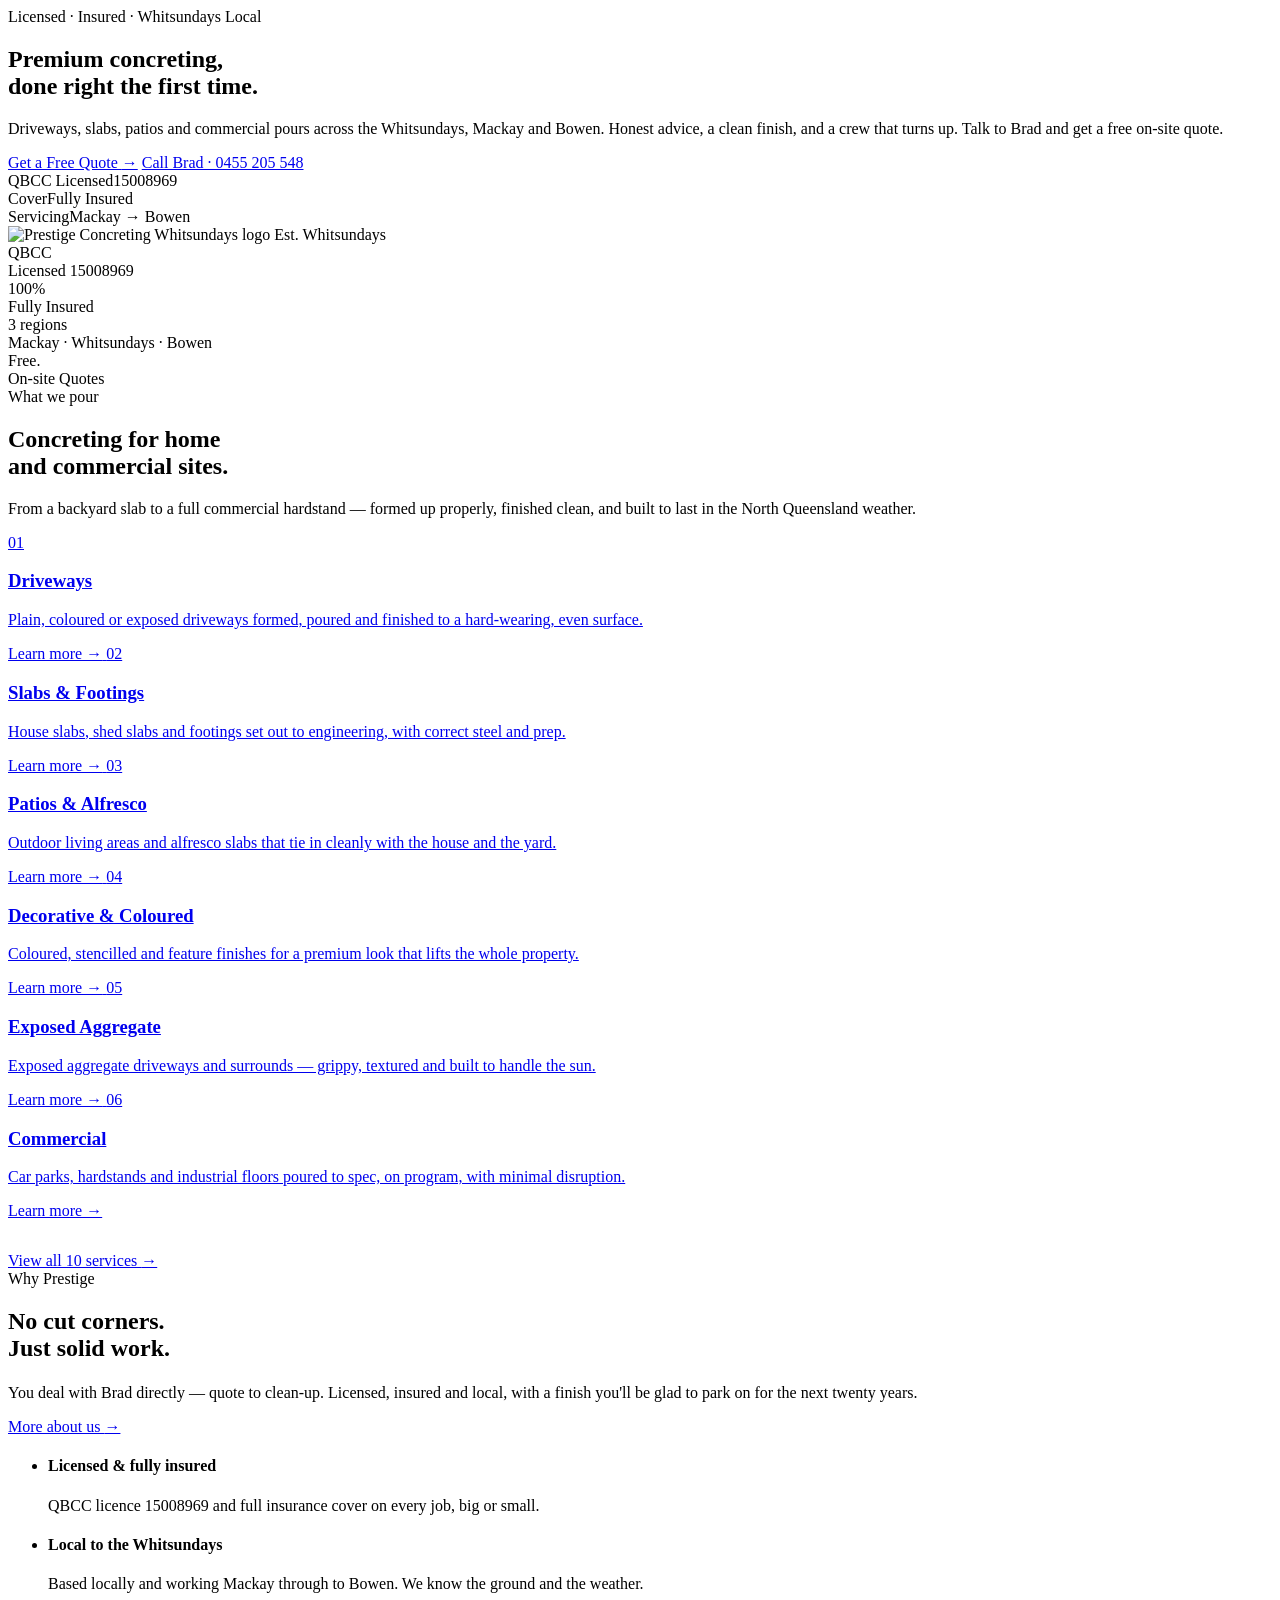
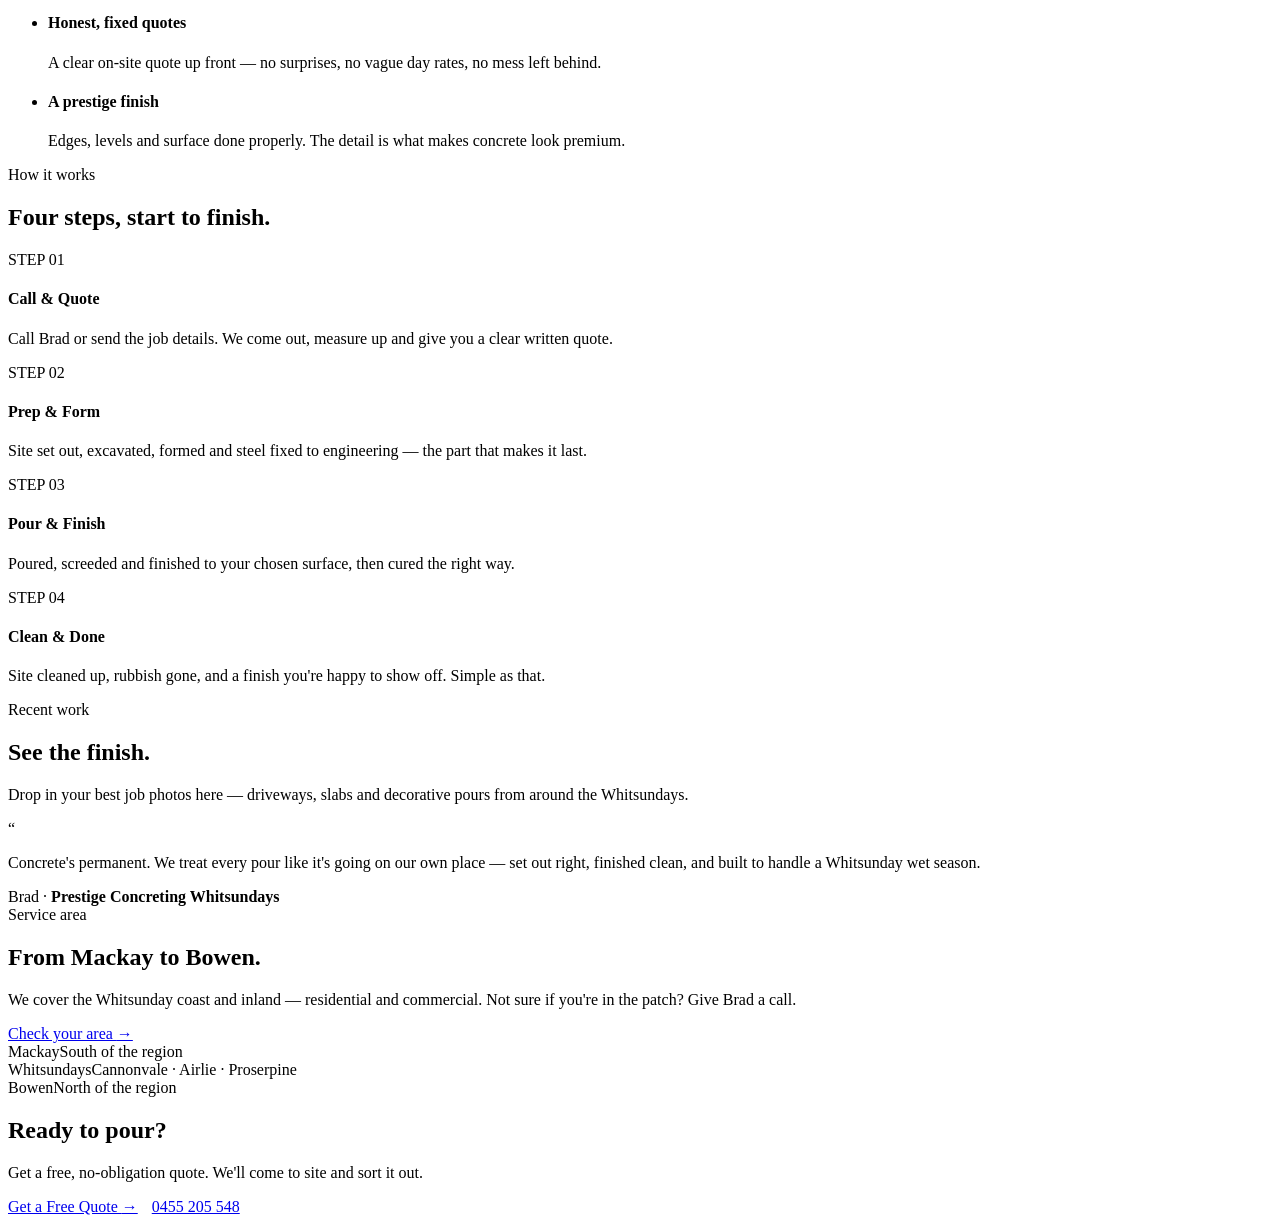
==== index.html @ eb8ac147 "Add files via upload" ====
<!DOCTYPE html>
<html lang="en-AU">
<head>
<meta charset="utf-8" />
<meta name="viewport" content="width=device-width, initial-scale=1" />
<title>Prestige Concreting Whitsundays — Licensed Concreters · Mackay · Whitsundays · Bowen</title>
<meta name="description" content="Premium residential and commercial concreting across the Whitsundays, Mackay and Bowen. QBCC licensed, fully insured, free on-site quotes. Call Brad." />
<link rel="icon" href="site/assets/emblem.png" />
<link rel="stylesheet" href="site/colors_and_type.css" />
<link rel="stylesheet" href="site/prestige.css" />
</head>
<body data-page="home">
<div id="site-header"></div>

<!-- ============ HERO ============ -->
<section class="hero grain" data-screen-label="Home hero">
  <div class="hero-bg"></div>
  <div class="wrap">
    <div class="hero-content">
      <span class="eyebrow hero-eyebrow">Licensed · Insured · Whitsundays Local</span>
      <h1 class="display d-xl">Premium concreting,<br /><span class="l2">done right the first time.</span></h1>
      <p class="lede">Driveways, slabs, patios and commercial pours across the Whitsundays, Mackay and Bowen. Honest advice, a clean finish, and a crew that turns up. Talk to Brad and get a free on-site quote.</p>
      <div class="hero-cta">
        <a class="btn btn-primary btn-lg" href="Contact.html">Get a Free Quote <span class="arr">&rarr;</span></a>
        <a class="btn btn-outline inv btn-lg" href="tel:0455205548">Call Brad · 0455 205 548</a>
      </div>
      <div class="hero-cred">
        <div class="cred"><span class="k">QBCC Licensed</span><span class="v amber">15008969</span></div>
        <div class="cred"><span class="k">Cover</span><span class="v">Fully Insured</span></div>
        <div class="cred"><span class="k">Servicing</span><span class="v">Mackay → Bowen</span></div>
      </div>
    </div>
    <div class="hero-badge">
      <div class="badge-frame">
        <img src="site/assets/badge.png" alt="Prestige Concreting Whitsundays logo" />
        <span class="badge-tag">Est. Whitsundays</span>
      </div>
    </div>
  </div>
</section>

<!-- ============ TRUST STAT BAR ============ -->
<section class="statbar">
  <div class="wrap">
    <div class="stat"><div class="num">QBCC</div><div class="lbl">Licensed 15008969</div></div>
    <div class="stat"><div class="num">100<span class="u">%</span></div><div class="lbl">Fully Insured</div></div>
    <div class="stat"><div class="num">3<span class="u"> regions</span></div><div class="lbl">Mackay · Whitsundays · Bowen</div></div>
    <div class="stat"><div class="num">Free<span class="u">.</span></div><div class="lbl">On-site Quotes</div></div>
  </div>
</section>

<!-- ============ SERVICES ============ -->
<section class="sec" data-screen-label="Services preview">
  <div class="wrap">
    <div class="sec-head reveal">
      <span class="eyebrow">What we pour</span>
      <h2 class="display d-l">Concreting for home<br />and commercial sites.</h2>
      <p class="lede">From a backyard slab to a full commercial hardstand — formed up properly, finished clean, and built to last in the North Queensland weather.</p>
    </div>
    <div class="svc-grid reveal">
      <a class="svc-card" href="Services.html">
        <span class="svc-num">01</span>
        <span class="svc-ic" data-ic="drive"></span>
        <h3>Driveways</h3>
        <p>Plain, coloured or exposed driveways formed, poured and finished to a hard-wearing, even surface.</p>
        <span class="link-mono">Learn more &rarr;</span>
      </a>
      <a class="svc-card" href="Services.html">
        <span class="svc-num">02</span>
        <span class="svc-ic" data-ic="slab"></span>
        <h3>Slabs &amp; Footings</h3>
        <p>House slabs, shed slabs and footings set out to engineering, with correct steel and prep.</p>
        <span class="link-mono">Learn more &rarr;</span>
      </a>
      <a class="svc-card" href="Services.html">
        <span class="svc-num">03</span>
        <span class="svc-ic" data-ic="patio"></span>
        <h3>Patios &amp; Alfresco</h3>
        <p>Outdoor living areas and alfresco slabs that tie in cleanly with the house and the yard.</p>
        <span class="link-mono">Learn more &rarr;</span>
      </a>
      <a class="svc-card" href="Services.html">
        <span class="svc-num">04</span>
        <span class="svc-ic" data-ic="deco"></span>
        <h3>Decorative &amp; Coloured</h3>
        <p>Coloured, stencilled and feature finishes for a premium look that lifts the whole property.</p>
        <span class="link-mono">Learn more &rarr;</span>
      </a>
      <a class="svc-card" href="Services.html">
        <span class="svc-num">05</span>
        <span class="svc-ic" data-ic="aggregate"></span>
        <h3>Exposed Aggregate</h3>
        <p>Exposed aggregate driveways and surrounds — grippy, textured and built to handle the sun.</p>
        <span class="link-mono">Learn more &rarr;</span>
      </a>
      <a class="svc-card" href="Services.html">
        <span class="svc-num">06</span>
        <span class="svc-ic" data-ic="commercial"></span>
        <h3>Commercial</h3>
        <p>Car parks, hardstands and industrial floors poured to spec, on program, with minimal disruption.</p>
        <span class="link-mono">Learn more &rarr;</span>
      </a>
    </div>
    <div style="margin-top:32px" class="reveal">
      <a class="btn btn-dark" href="Services.html">View all 10 services <span class="arr">&rarr;</span></a>
    </div>
  </div>
</section>

<!-- ============ WHY US ============ -->
<section class="sec dark grain" data-screen-label="Why choose us">
  <div class="wrap split">
    <div class="reveal">
      <span class="eyebrow">Why Prestige</span>
      <h2 class="display d-l on-dark">No cut corners.<br />Just solid work.</h2>
      <p class="lede" style="margin-top:22px">You deal with Brad directly — quote to clean-up. Licensed, insured and local, with a finish you'll be glad to park on for the next twenty years.</p>
      <a class="btn btn-primary" style="margin-top:30px" href="About.html">More about us <span class="arr">&rarr;</span></a>
    </div>
    <ul class="feat-list reveal">
      <li>
        <span class="feat-ic" data-ic="shield"></span>
        <div class="feat-tx"><h4>Licensed &amp; fully insured</h4><p>QBCC licence 15008969 and full insurance cover on every job, big or small.</p></div>
      </li>
      <li>
        <span class="feat-ic" data-ic="pin"></span>
        <div class="feat-tx"><h4>Local to the Whitsundays</h4><p>Based locally and working Mackay through to Bowen. We know the ground and the weather.</p></div>
      </li>
      <li>
        <span class="feat-ic" data-ic="check"></span>
        <div class="feat-tx"><h4>Honest, fixed quotes</h4><p>A clear on-site quote up front — no surprises, no vague day rates, no mess left behind.</p></div>
      </li>
      <li>
        <span class="feat-ic" data-ic="star"></span>
        <div class="feat-tx"><h4>A prestige finish</h4><p>Edges, levels and surface done properly. The detail is what makes concrete look premium.</p></div>
      </li>
    </ul>
  </div>
</section>

<!-- ============ PROCESS ============ -->
<section class="sec black" data-screen-label="Process">
  <div class="wrap">
    <div class="sec-head reveal">
      <span class="eyebrow">How it works</span>
      <h2 class="display d-m on-dark">Four steps, start to finish.</h2>
    </div>
    <div class="steps reveal">
      <div class="step"><div class="sn">STEP 01</div><h4>Call &amp; Quote</h4><p>Call Brad or send the job details. We come out, measure up and give you a clear written quote.</p></div>
      <div class="step"><div class="sn">STEP 02</div><h4>Prep &amp; Form</h4><p>Site set out, excavated, formed and steel fixed to engineering — the part that makes it last.</p></div>
      <div class="step"><div class="sn">STEP 03</div><h4>Pour &amp; Finish</h4><p>Poured, screeded and finished to your chosen surface, then cured the right way.</p></div>
      <div class="step"><div class="sn">STEP 04</div><h4>Clean &amp; Done</h4><p>Site cleaned up, rubbish gone, and a finish you're happy to show off. Simple as that.</p></div>
    </div>
  </div>
</section>

<!-- ============ GALLERY ============ -->
<section class="sec" data-screen-label="Recent work">
  <div class="wrap">
    <div class="sec-head reveal">
      <span class="eyebrow">Recent work</span>
      <h2 class="display d-l">See the finish.</h2>
      <p class="lede">Drop in your best job photos here — driveways, slabs and decorative pours from around the Whitsundays.</p>
    </div>
    <div class="gallery reveal">
      <image-slot id="home-g1" class="g-tall" shape="rect" placeholder="Driveway — drop photo"></image-slot>
      <image-slot id="home-g2" class="g-wide" shape="rect" placeholder="Exposed aggregate — drop photo"></image-slot>
      <image-slot id="home-g3" shape="rect" placeholder="Slab pour — drop photo"></image-slot>
      <image-slot id="home-g4" shape="rect" placeholder="Patio — drop photo"></image-slot>
      <image-slot id="home-g5" class="g-wide" shape="rect" placeholder="Coloured concrete — drop photo"></image-slot>
    </div>
  </div>
</section>

<!-- ============ PROMISE QUOTE ============ -->
<section class="sec dark grain" data-screen-label="Promise">
  <div class="wrap">
    <div class="quote reveal">
      <div class="qmark">&ldquo;</div>
      <p class="quote-text">Concrete's permanent. We treat every pour like it's going on our own place — set out right, finished clean, and built to handle a Whitsunday wet season.</p>
      <div class="quote-attr">Brad &middot; <b>Prestige Concreting Whitsundays</b></div>
    </div>
  </div>
</section>

<!-- ============ SERVICE AREA ============ -->
<section class="sec black" data-screen-label="Service area">
  <div class="wrap area-grid">
    <div class="reveal">
      <span class="eyebrow">Service area</span>
      <h2 class="display d-l on-dark">From Mackay to Bowen.</h2>
      <p class="lede" style="margin-top:20px">We cover the Whitsunday coast and inland — residential and commercial. Not sure if you're in the patch? Give Brad a call.</p>
      <a class="btn btn-primary" style="margin-top:28px" href="Contact.html">Check your area <span class="arr">&rarr;</span></a>
    </div>
    <div class="area-towns reveal">
      <div class="town"><span class="tn">Mackay</span><span class="tm">South of the region</span></div>
      <div class="town"><span class="tn">Whitsundays</span><span class="tm">Cannonvale · Airlie · Proserpine</span></div>
      <div class="town"><span class="tn">Bowen</span><span class="tm">North of the region</span></div>
    </div>
  </div>
</section>

<!-- ============ CTA BAND ============ -->
<section class="cta-band">
  <div class="wrap">
    <div>
      <h2 class="display d-l">Ready to pour?</h2>
      <p class="lede">Get a free, no-obligation quote. We'll come to site and sort it out.</p>
    </div>
    <div style="display:flex;gap:14px;flex-wrap:wrap">
      <a class="btn btn-dark btn-lg" href="Contact.html">Get a Free Quote <span class="arr">&rarr;</span></a>
      <a class="btn btn-outline inv btn-lg" href="tel:0455205548">0455 205 548</a>
    </div>
  </div>
</section>

<div id="site-footer"></div>
<script src="site/image-slot.js"></script>
<script src="site/partials.js"></script>
</body>
</html>
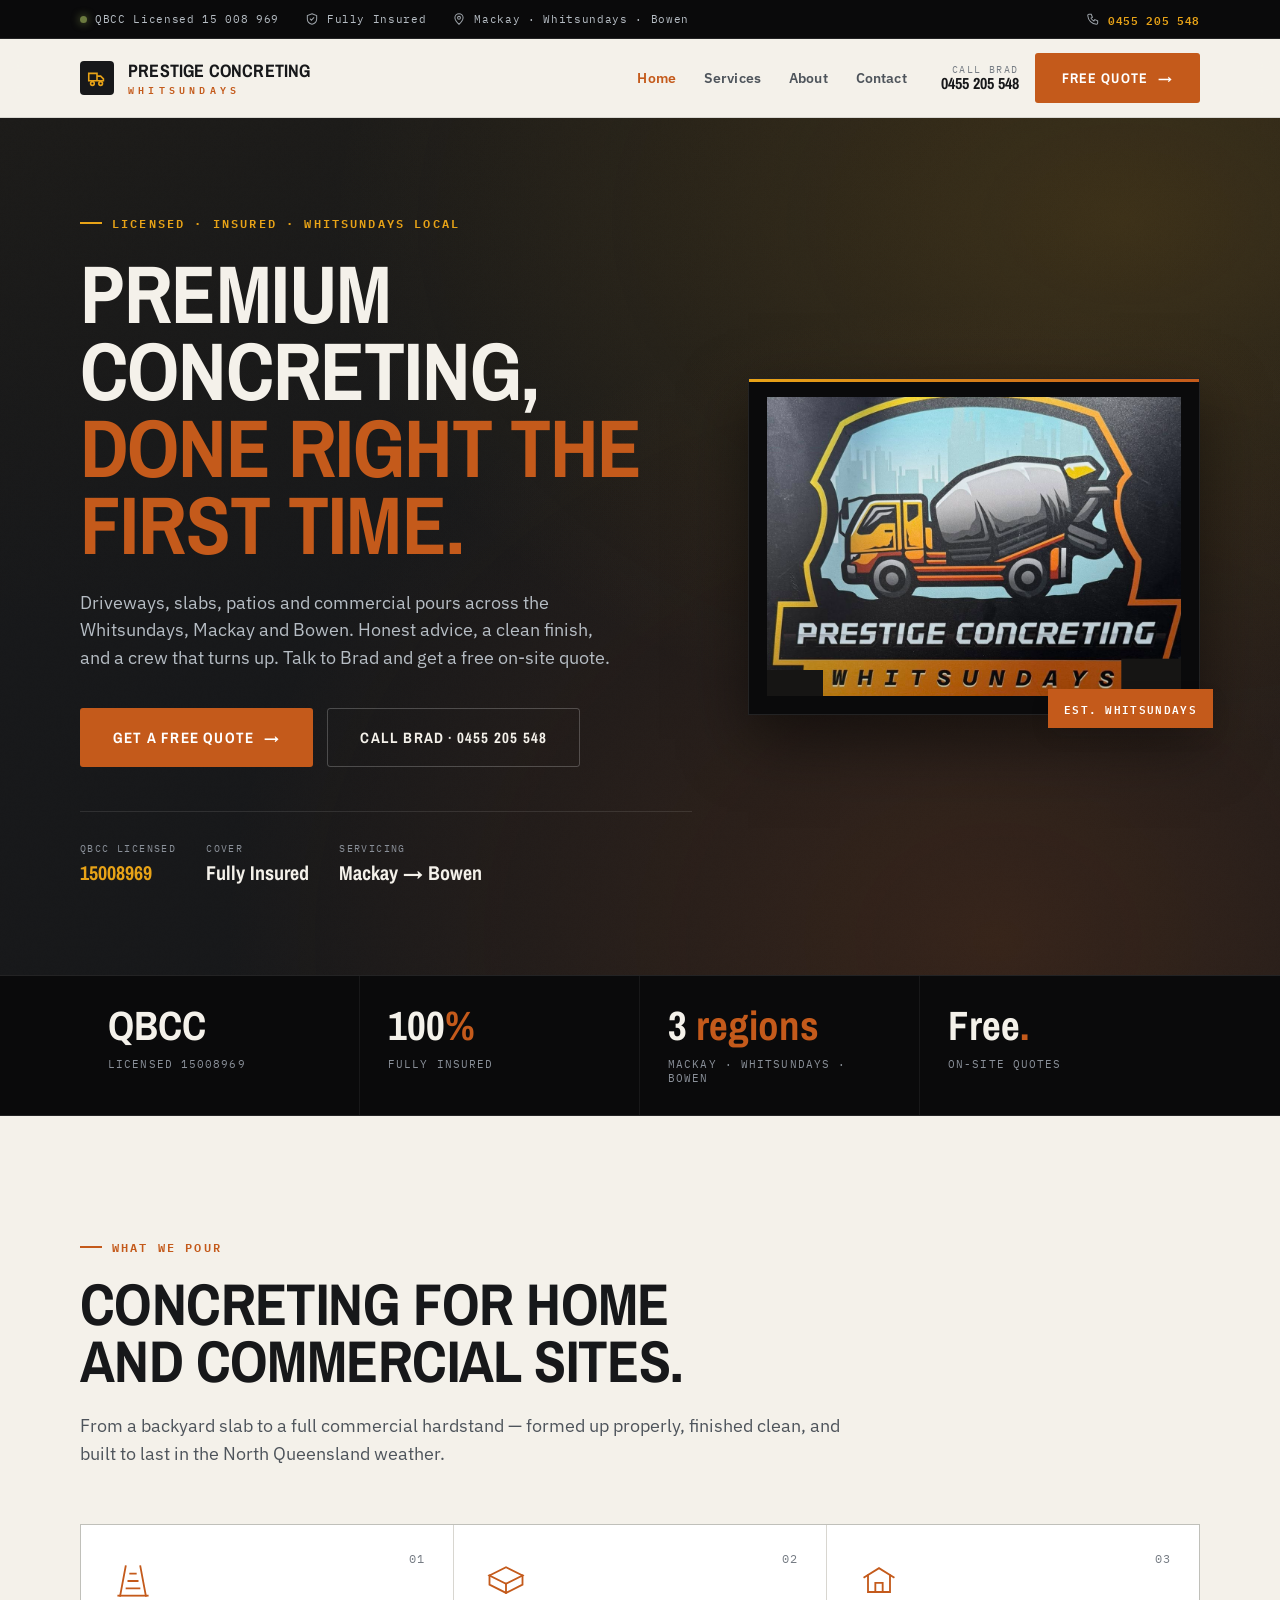
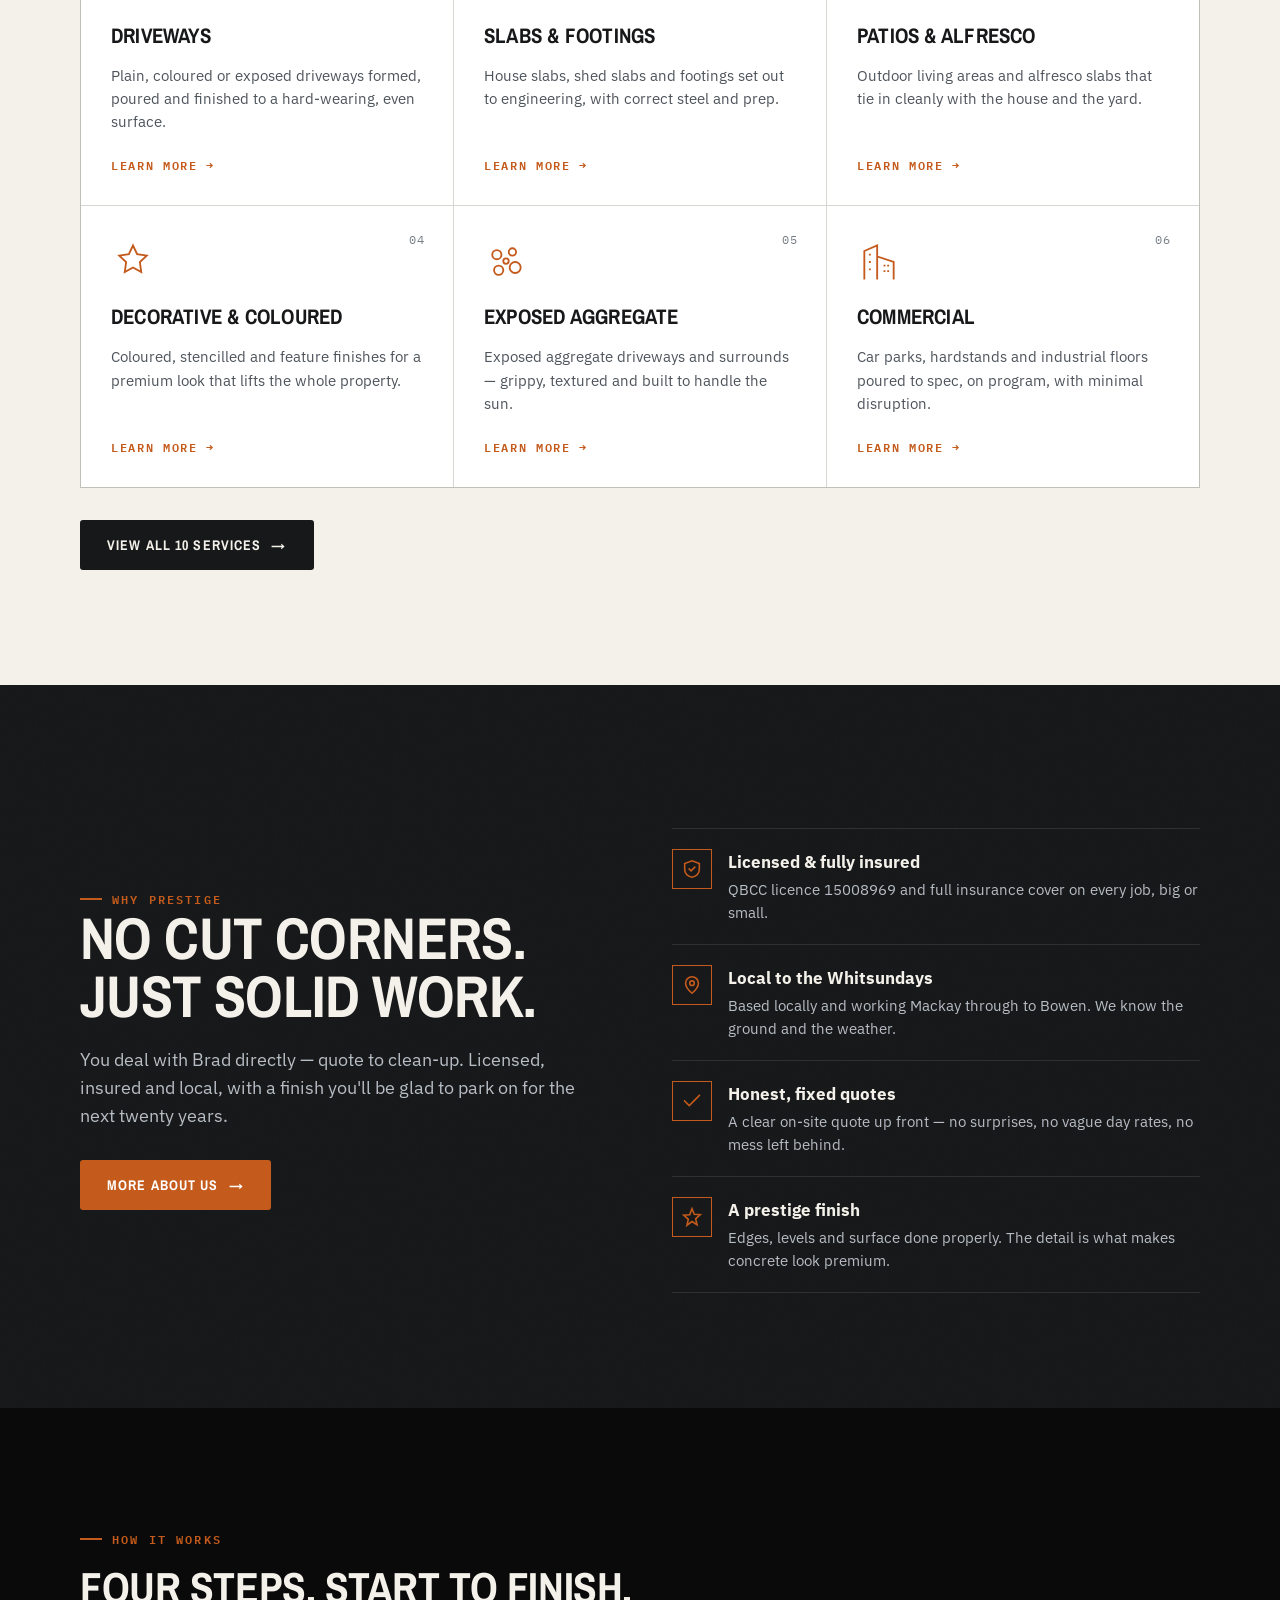
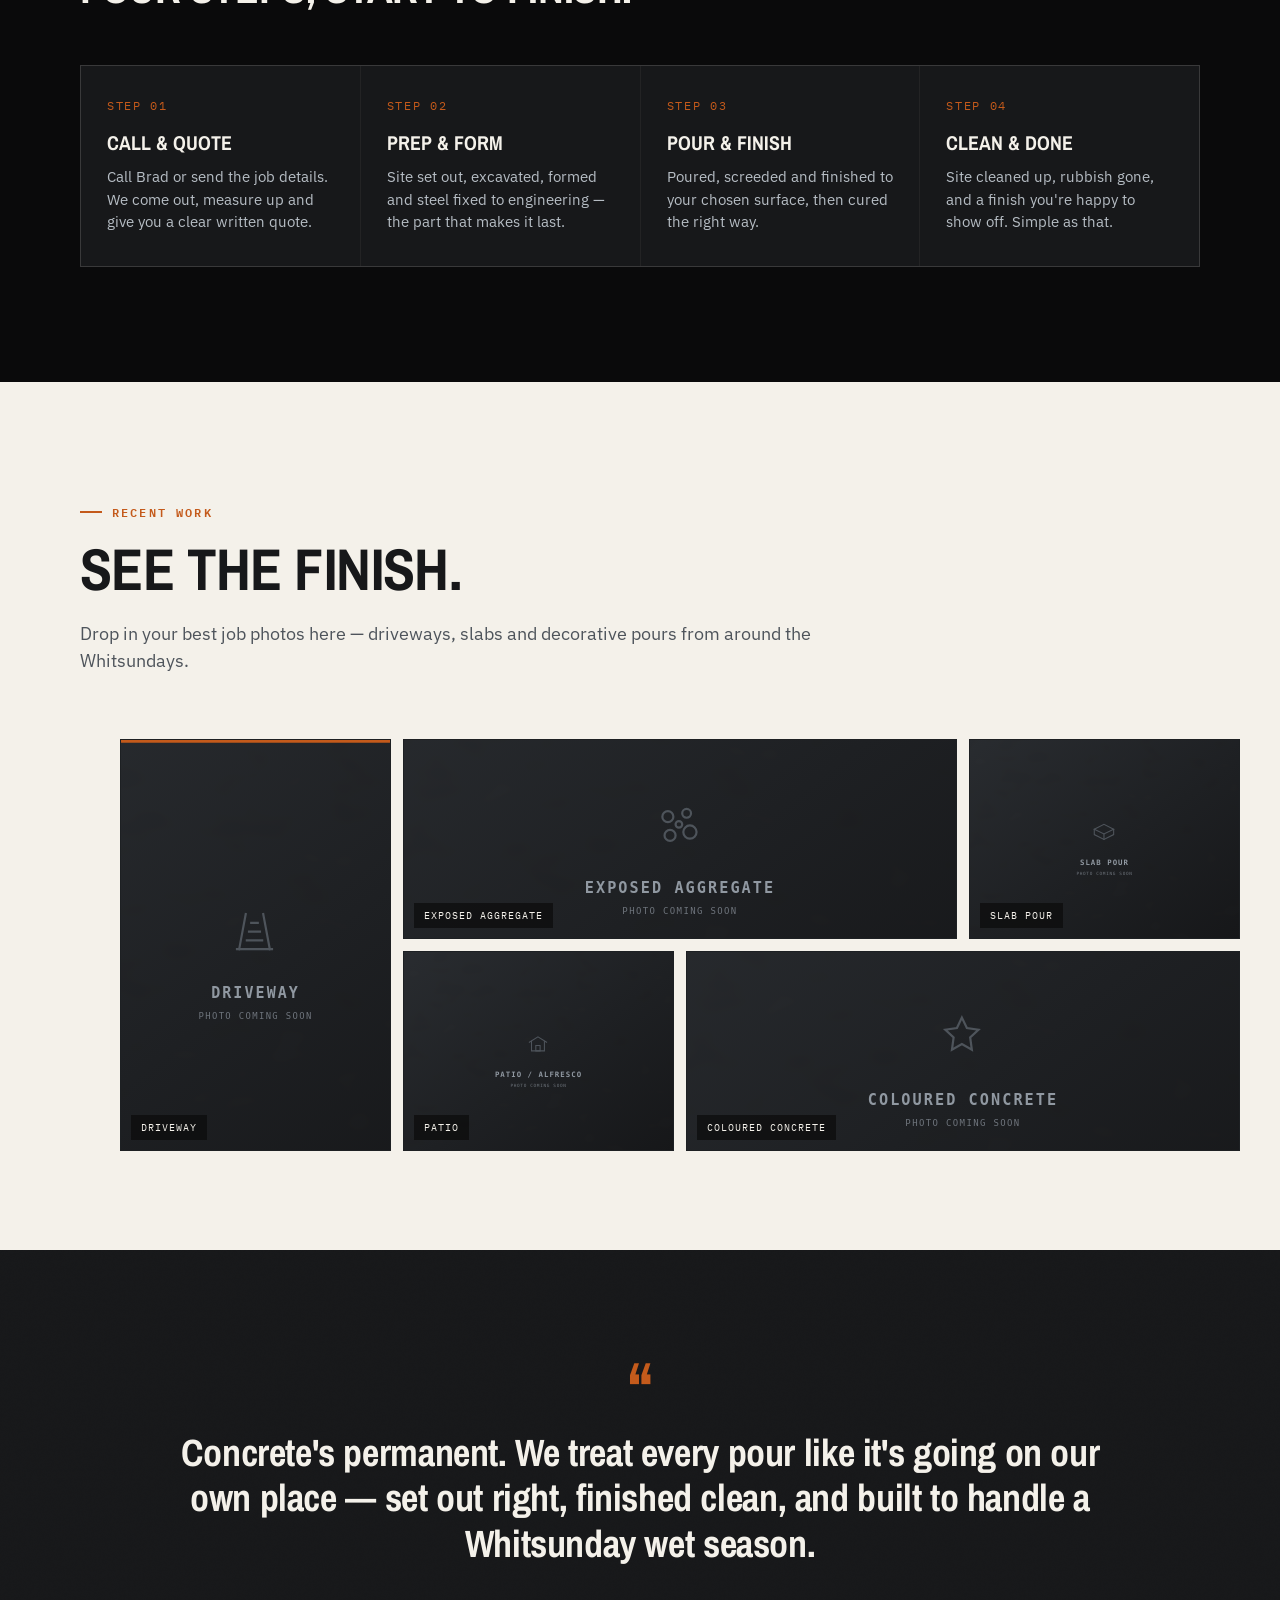
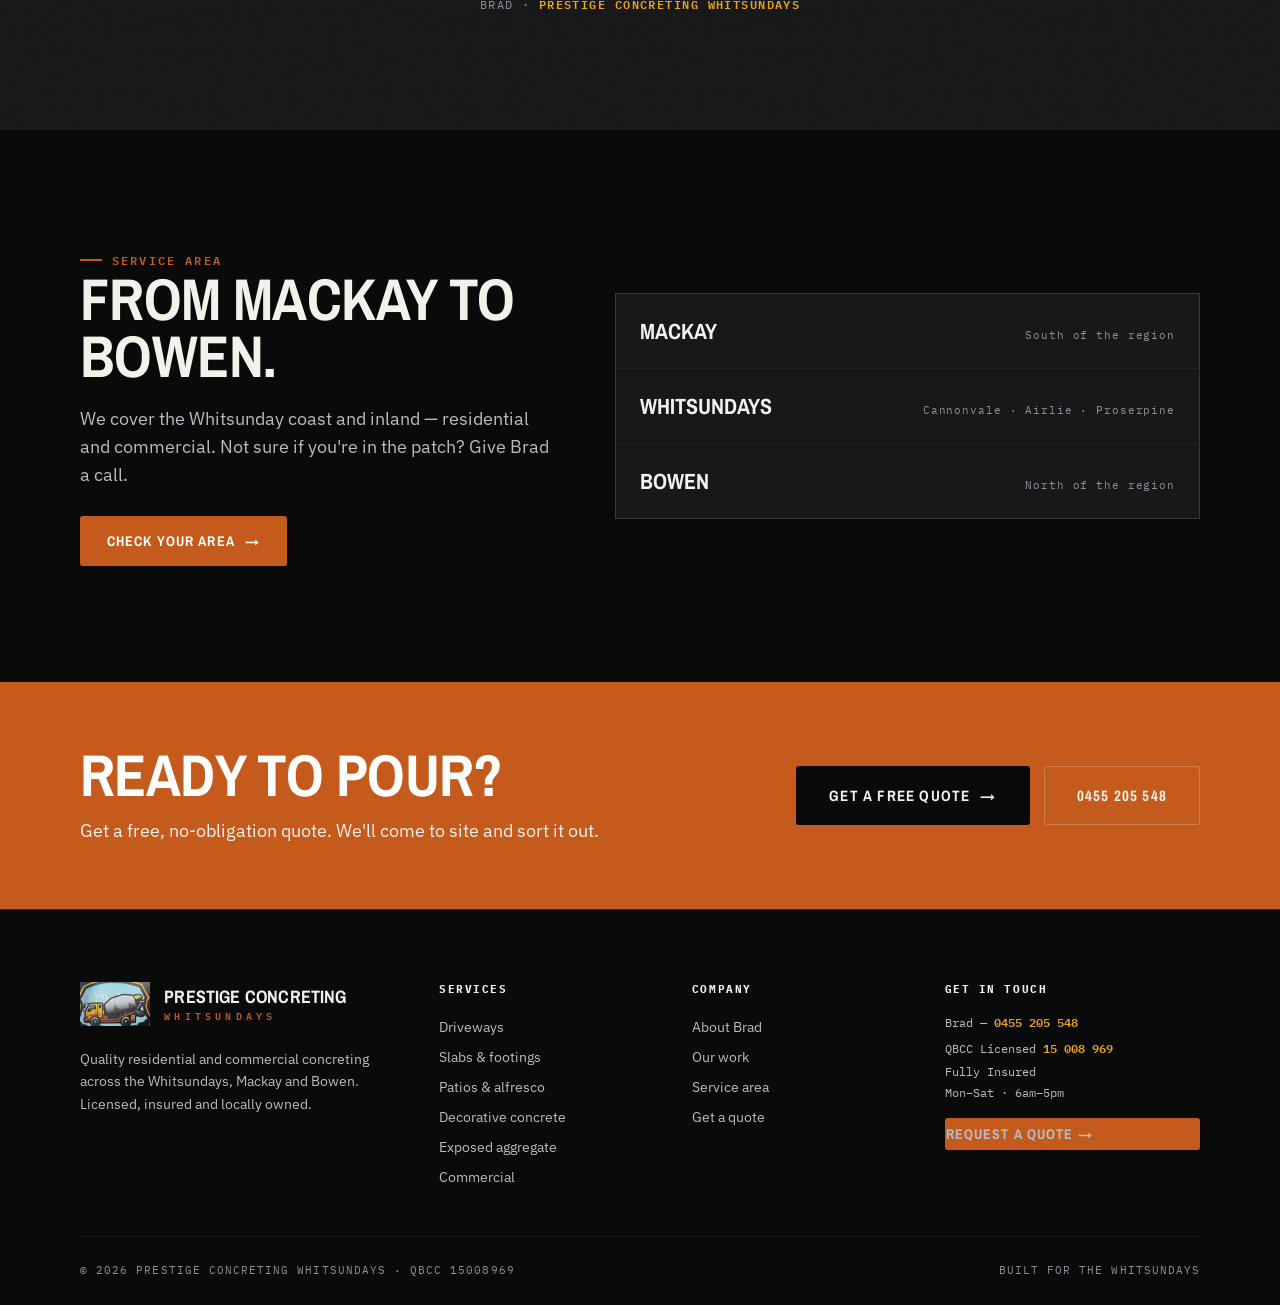
==== commit cf8f8c01: "Add files via upload" ====
--- a/index.html
+++ b/index.html
@@ -3,17 +3,75 @@
 <head>
 <meta charset="utf-8" />
 <meta name="viewport" content="width=device-width, initial-scale=1" />
-<title>Prestige Concreting Whitsundays — Licensed Concreters · Mackay · Whitsundays · Bowen</title>
-<meta name="description" content="Premium residential and commercial concreting across the Whitsundays, Mackay and Bowen. QBCC licensed, fully insured, free on-site quotes. Call Brad." />
-<link rel="icon" href="site/assets/emblem.png" />
-<link rel="stylesheet" href="site/colors_and_type.css" />
-<link rel="stylesheet" href="site/prestige.css" />
+<title>Prestige Concreting Whitsundays — Licensed Concreters | Mackay, Whitsundays &amp; Bowen</title>
+<meta name="description" content="Premium residential and commercial concreting across the Whitsundays, Mackay and Bowen. QBCC licensed, fully insured, free on-site quotes. Call Brad on 0455 205 548." />
+<link rel="canonical" href="https://prestigeconcretingwhitsundays.com.au/" />
+<meta name="theme-color" content="#17181A" />
+<meta name="author" content="Prestige Concreting Whitsundays" />
+<meta name="geo.region" content="AU-QLD" />
+<meta name="geo.placename" content="Whitsundays, Queensland" />
+
+<meta property="og:type" content="website" />
+<meta property="og:site_name" content="Prestige Concreting Whitsundays" />
+<meta property="og:locale" content="en_AU" />
+<meta property="og:title" content="Prestige Concreting Whitsundays — Licensed Concreters | Mackay, Whitsundays &amp; Bowen" />
+<meta property="og:description" content="Premium residential and commercial concreting across the Whitsundays, Mackay and Bowen. QBCC licensed, fully insured, free on-site quotes. Call Brad on 0455 205 548." />
+<meta property="og:url" content="https://prestigeconcretingwhitsundays.com.au/" />
+<meta property="og:image" content="https://prestigeconcretingwhitsundays.com.au/assets/img/og-image.png" />
+<meta property="og:image:width" content="1200" />
+<meta property="og:image:height" content="630" />
+<meta name="twitter:card" content="summary_large_image" />
+<meta name="twitter:title" content="Prestige Concreting Whitsundays — Licensed Concreters | Mackay, Whitsundays &amp; Bowen" />
+<meta name="twitter:description" content="Premium residential and commercial concreting across the Whitsundays, Mackay and Bowen. QBCC licensed, fully insured, free on-site quotes. Call Brad on 0455 205 548." />
+<meta name="twitter:image" content="https://prestigeconcretingwhitsundays.com.au/assets/img/og-image.png" />
+
+<link rel="icon" href="assets/img/favicon.ico" sizes="any" />
+<link rel="icon" type="image/png" sizes="32x32" href="assets/img/favicon-32.png" />
+<link rel="apple-touch-icon" href="assets/img/apple-touch-icon.png" />
+<link rel="manifest" href="site.webmanifest" />
+
+<link rel="preconnect" href="https://fonts.googleapis.com" />
+<link rel="preconnect" href="https://fonts.gstatic.com" crossorigin />
+<link rel="stylesheet" href="https://fonts.googleapis.com/css2?family=Archivo:wght@400;500;600;700;800;900&family=Archivo+Narrow:wght@500;600;700&family=IBM+Plex+Sans:wght@300;400;500;600;700&family=IBM+Plex+Mono:wght@400;500;600;700&display=swap" />
+<link rel="stylesheet" href="assets/css/tokens.css" />
+<link rel="stylesheet" href="assets/css/prestige.css" />
+<script type="application/ld+json">{"@context":"https://schema.org","@type":"GeneralContractor","@id":"https://prestigeconcretingwhitsundays.com.au/#business","name":"Prestige Concreting Whitsundays","image":"https://prestigeconcretingwhitsundays.com.au/assets/img/badge.png","logo":"https://prestigeconcretingwhitsundays.com.au/assets/img/emblem.png","url":"https://prestigeconcretingwhitsundays.com.au/","telephone":"+61455205548","priceRange":"$$","description":"Premium residential and commercial concreting across the Whitsundays, Mackay and Bowen. QBCC licensed, fully insured, free on-site quotes.","address":{"@type":"PostalAddress","addressRegion":"QLD","addressCountry":"AU"},"areaServed":["Airlie Beach","Cannonvale","Proserpine","Whitsundays","Bowen","Mackay"],"founder":{"@type":"Person","name":"Brad"},"openingHoursSpecification":[{"@type":"OpeningHoursSpecification","dayOfWeek":["Monday","Tuesday","Wednesday","Thursday","Friday","Saturday"],"opens":"06:00","closes":"17:00"}],"identifier":{"@type":"PropertyValue","name":"QBCC Licence","value":"15008969"},"hasOfferCatalog":{"@type":"OfferCatalog","name":"Concreting Services","itemListElement":[{"@type":"Offer","itemOffered":{"@type":"Service","name":"Driveways"}},{"@type":"Offer","itemOffered":{"@type":"Service","name":"House & Shed Slabs"}},{"@type":"Offer","itemOffered":{"@type":"Service","name":"Patios & Alfresco"}},{"@type":"Offer","itemOffered":{"@type":"Service","name":"Pathways & Footpaths"}},{"@type":"Offer","itemOffered":{"@type":"Service","name":"Shed & Garage Floors"}},{"@type":"Offer","itemOffered":{"@type":"Service","name":"Retaining & Kerbing"}},{"@type":"Offer","itemOffered":{"@type":"Service","name":"Decorative & Coloured Concrete"}},{"@type":"Offer","itemOffered":{"@type":"Service","name":"Exposed Aggregate"}},{"@type":"Offer","itemOffered":{"@type":"Service","name":"Pool Surrounds"}},{"@type":"Offer","itemOffered":{"@type":"Service","name":"Commercial & Industrial Concreting"}}]}}</script>
+
+<script>document.documentElement.className += ' js';</script>
 </head>
 <body data-page="home">
-<div id="site-header"></div>
-
+  <a class="skip-link" href="#main">Skip to content</a>
+  <div class="topbar">
+    <div class="wrap">
+      <span class="ti"><span class="dot" aria-hidden="true"></span> QBCC Licensed 15 008 969</span>
+      <span class="ti hide-sm"><svg viewBox="0 0 24 24" fill="none" stroke="currentColor" stroke-width="1.75" stroke-linecap="square"><path d="M12 3l8 3v6c0 5-3.5 8-8 9-4.5-1-8-4-8-9V6z"/><path d="M9 12l2 2 4-4"/></svg> Fully Insured</span>
+      <span class="ti hide-sm"><svg viewBox="0 0 24 24" fill="none" stroke="currentColor" stroke-width="1.75" stroke-linecap="square"><path d="M12 21s7-6 7-11a7 7 0 0 0-14 0c0 5 7 11 7 11z"/><circle cx="12" cy="10" r="2.5"/></svg> Mackay &middot; Whitsundays &middot; Bowen</span>
+      <span class="ti right"><svg viewBox="0 0 24 24" fill="none" stroke="currentColor" stroke-width="1.75" stroke-linecap="square"><path d="M5 4h4l2 5-2.5 1.5a11 11 0 0 0 5 5L15 13l5 2v4a2 2 0 0 1-2 2A16 16 0 0 1 3 6a2 2 0 0 1 2-2z"/></svg> <a class="phone" href="tel:0455205548">0455 205 548</a></span>
+    </div>
+  </div>
+  <header class="nav">
+    <div class="wrap">
+      <a class="wordmark" href="./" aria-label="Prestige Concreting Whitsundays — home"><span class="wm-mark" aria-hidden="true"><svg viewBox="0 0 24 24" fill="none" stroke="currentColor" stroke-width="1.75" stroke-linecap="square"><path d="M3 7h9v8H3zM12 10h4l3 3v2h-7z"/><circle cx="7" cy="18" r="2"/><circle cx="16" cy="18" r="2"/></svg></span><span class="wm-text"><span class="wm-1">Prestige Concreting</span><span class="wm-2">Whitsundays</span></span></a>
+      <nav class="nav-links" aria-label="Primary"><a href="" class="active" aria-current="page">Home</a><a href="services/">Services</a><a href="about/">About</a><a href="contact/">Contact</a></nav>
+      <div class="nav-cta">
+        <a class="nav-phone" href="tel:0455205548"><span class="np-1">Call Brad</span><span class="np-2">0455 205 548</span></a>
+        <a class="btn btn-primary" href="contact/">Free Quote <span class="arr">&rarr;</span></a>
+        <button class="nav-burger" aria-label="Open menu" aria-expanded="false" aria-controls="mobileMenu" onclick="PC.openMenu()"><svg viewBox="0 0 24 24" fill="none" stroke="currentColor" stroke-width="1.75" stroke-linecap="square"><path d="M3 6h18M3 12h18M3 18h18"/></svg></button>
+      </div>
+    </div>
+  </header>
+  <div class="mobile-menu" id="mobileMenu">
+    <div class="scrim" onclick="PC.closeMenu()"></div>
+    <div class="panel" role="dialog" aria-label="Menu" aria-modal="true">
+      <div class="mm-head"><a class="wordmark inv" href="./" aria-label="Prestige Concreting Whitsundays — home"><img src="assets/img/emblem.png" alt="" width="44" height="44" /><span class="wm-text"><span class="wm-1">Prestige Concreting</span><span class="wm-2">Whitsundays</span></span></a><button class="mm-close" aria-label="Close menu" onclick="PC.closeMenu()"><svg viewBox="0 0 24 24" fill="none" stroke="currentColor" stroke-width="1.75" stroke-linecap="square"><path d="M5 5l14 14M19 5L5 19"/></svg></button></div>
+      <a class="mm-link active" href="" aria-current="page">Home</a><a class="mm-link" href="services/">Services</a><a class="mm-link" href="about/">About</a><a class="mm-link" href="contact/">Contact</a>
+      <a class="btn btn-primary btn-block" style="margin-top:18px" href="contact/">Get a Free Quote <span class="arr">&rarr;</span></a>
+      <a class="btn btn-outline inv btn-block" style="margin-top:10px" href="tel:0455205548">Call 0455 205 548</a>
+    </div>
+  </div>
+<main id="main">
 <!-- ============ HERO ============ -->
-<section class="hero grain" data-screen-label="Home hero">
+<section class="hero grain">
   <div class="hero-bg"></div>
   <div class="wrap">
     <div class="hero-content">
@@ -21,7 +79,7 @@
       <h1 class="display d-xl">Premium concreting,<br /><span class="l2">done right the first time.</span></h1>
       <p class="lede">Driveways, slabs, patios and commercial pours across the Whitsundays, Mackay and Bowen. Honest advice, a clean finish, and a crew that turns up. Talk to Brad and get a free on-site quote.</p>
       <div class="hero-cta">
-        <a class="btn btn-primary btn-lg" href="Contact.html">Get a Free Quote <span class="arr">&rarr;</span></a>
+        <a class="btn btn-primary btn-lg" href="contact/">Get a Free Quote <span class="arr">&rarr;</span></a>
         <a class="btn btn-outline inv btn-lg" href="tel:0455205548">Call Brad · 0455 205 548</a>
       </div>
       <div class="hero-cred">
@@ -32,7 +90,7 @@
     </div>
     <div class="hero-badge">
       <div class="badge-frame">
-        <img src="site/assets/badge.png" alt="Prestige Concreting Whitsundays logo" />
+        <img src="assets/img/badge.png" alt="Prestige Concreting Whitsundays logo" />
         <span class="badge-tag">Est. Whitsundays</span>
       </div>
     </div>
@@ -50,7 +108,7 @@
 </section>
 
 <!-- ============ SERVICES ============ -->
-<section class="sec" data-screen-label="Services preview">
+<section class="sec">
   <div class="wrap">
     <div class="sec-head reveal">
       <span class="eyebrow">What we pour</span>
@@ -58,79 +116,79 @@
       <p class="lede">From a backyard slab to a full commercial hardstand — formed up properly, finished clean, and built to last in the North Queensland weather.</p>
     </div>
     <div class="svc-grid reveal">
-      <a class="svc-card" href="Services.html">
+      <a class="svc-card" href="services/">
         <span class="svc-num">01</span>
-        <span class="svc-ic" data-ic="drive"></span>
+        <span class="svc-ic" data-ic="drive"><svg viewBox="0 0 48 48" fill="none" stroke="currentColor" stroke-width="2" stroke-linecap="square"><path d="M16 8l-6 32M32 8l6 32"/><path d="M8 40h32"/><path d="M21 16h6M19 24h10M17 32h14"/></svg></span>
         <h3>Driveways</h3>
         <p>Plain, coloured or exposed driveways formed, poured and finished to a hard-wearing, even surface.</p>
         <span class="link-mono">Learn more &rarr;</span>
       </a>
-      <a class="svc-card" href="Services.html">
+      <a class="svc-card" href="services/">
         <span class="svc-num">02</span>
-        <span class="svc-ic" data-ic="slab"></span>
+        <span class="svc-ic" data-ic="slab"><svg viewBox="0 0 48 48" fill="none" stroke="currentColor" stroke-width="2" stroke-linecap="square"><path d="M6 18l18-9 18 9-18 9z"/><path d="M6 18v10l18 9 18-9V18"/><path d="M24 27v10"/></svg></span>
         <h3>Slabs &amp; Footings</h3>
         <p>House slabs, shed slabs and footings set out to engineering, with correct steel and prep.</p>
         <span class="link-mono">Learn more &rarr;</span>
       </a>
-      <a class="svc-card" href="Services.html">
+      <a class="svc-card" href="services/">
         <span class="svc-num">03</span>
-        <span class="svc-ic" data-ic="patio"></span>
+        <span class="svc-ic" data-ic="patio"><svg viewBox="0 0 48 48" fill="none" stroke="currentColor" stroke-width="2" stroke-linecap="square"><path d="M8 20l16-10 16 10"/><path d="M12 18v18M36 18v18M12 36h24"/><path d="M20 26h8v10h-8z"/></svg></span>
         <h3>Patios &amp; Alfresco</h3>
         <p>Outdoor living areas and alfresco slabs that tie in cleanly with the house and the yard.</p>
         <span class="link-mono">Learn more &rarr;</span>
       </a>
-      <a class="svc-card" href="Services.html">
+      <a class="svc-card" href="services/">
         <span class="svc-num">04</span>
-        <span class="svc-ic" data-ic="deco"></span>
+        <span class="svc-ic" data-ic="deco"><svg viewBox="0 0 48 48" fill="none" stroke="currentColor" stroke-width="2" stroke-linecap="square"><path d="M24 6l4.5 9.5L39 17l-7.5 7L33 35l-9-5-9 5 1.5-11L9 17l10.5-1.5z"/></svg></span>
         <h3>Decorative &amp; Coloured</h3>
         <p>Coloured, stencilled and feature finishes for a premium look that lifts the whole property.</p>
         <span class="link-mono">Learn more &rarr;</span>
       </a>
-      <a class="svc-card" href="Services.html">
+      <a class="svc-card" href="services/">
         <span class="svc-num">05</span>
-        <span class="svc-ic" data-ic="aggregate"></span>
+        <span class="svc-ic" data-ic="aggregate"><svg viewBox="0 0 48 48" fill="none" stroke="currentColor" stroke-width="2" stroke-linecap="square"><circle cx="14" cy="16" r="5"/><circle cx="31" cy="13" r="4"/><circle cx="34" cy="30" r="6"/><circle cx="16" cy="33" r="5"/><circle cx="24" cy="23" r="3"/></svg></span>
         <h3>Exposed Aggregate</h3>
         <p>Exposed aggregate driveways and surrounds — grippy, textured and built to handle the sun.</p>
         <span class="link-mono">Learn more &rarr;</span>
       </a>
-      <a class="svc-card" href="Services.html">
+      <a class="svc-card" href="services/">
         <span class="svc-num">06</span>
-        <span class="svc-ic" data-ic="commercial"></span>
+        <span class="svc-ic" data-ic="commercial"><svg viewBox="0 0 48 48" fill="none" stroke="currentColor" stroke-width="2" stroke-linecap="square"><path d="M8 42V12l14-6v36M22 42V18l18 6v18"/><path d="M14 16v0M14 24v0M14 32v0M30 28v0M34 28v0M30 34v0M34 34v0"/></svg></span>
         <h3>Commercial</h3>
         <p>Car parks, hardstands and industrial floors poured to spec, on program, with minimal disruption.</p>
         <span class="link-mono">Learn more &rarr;</span>
       </a>
     </div>
     <div style="margin-top:32px" class="reveal">
-      <a class="btn btn-dark" href="Services.html">View all 10 services <span class="arr">&rarr;</span></a>
+      <a class="btn btn-dark" href="services/">View all 10 services <span class="arr">&rarr;</span></a>
     </div>
   </div>
 </section>
 
 <!-- ============ WHY US ============ -->
-<section class="sec dark grain" data-screen-label="Why choose us">
+<section class="sec dark grain">
   <div class="wrap split">
     <div class="reveal">
       <span class="eyebrow">Why Prestige</span>
       <h2 class="display d-l on-dark">No cut corners.<br />Just solid work.</h2>
       <p class="lede" style="margin-top:22px">You deal with Brad directly — quote to clean-up. Licensed, insured and local, with a finish you'll be glad to park on for the next twenty years.</p>
-      <a class="btn btn-primary" style="margin-top:30px" href="About.html">More about us <span class="arr">&rarr;</span></a>
+      <a class="btn btn-primary" style="margin-top:30px" href="about/">More about us <span class="arr">&rarr;</span></a>
     </div>
     <ul class="feat-list reveal">
       <li>
-        <span class="feat-ic" data-ic="shield"></span>
+        <span class="feat-ic" data-ic="shield"><svg viewBox="0 0 24 24" fill="none" stroke="currentColor" stroke-width="1.75" stroke-linecap="square"><path d="M12 3l8 3v6c0 5-3.5 8-8 9-4.5-1-8-4-8-9V6z"/><path d="M9 12l2 2 4-4"/></svg></span>
         <div class="feat-tx"><h4>Licensed &amp; fully insured</h4><p>QBCC licence 15008969 and full insurance cover on every job, big or small.</p></div>
       </li>
       <li>
-        <span class="feat-ic" data-ic="pin"></span>
+        <span class="feat-ic" data-ic="pin"><svg viewBox="0 0 24 24" fill="none" stroke="currentColor" stroke-width="1.75" stroke-linecap="square"><path d="M12 21s7-6 7-11a7 7 0 0 0-14 0c0 5 7 11 7 11z"/><circle cx="12" cy="10" r="2.5"/></svg></span>
         <div class="feat-tx"><h4>Local to the Whitsundays</h4><p>Based locally and working Mackay through to Bowen. We know the ground and the weather.</p></div>
       </li>
       <li>
-        <span class="feat-ic" data-ic="check"></span>
+        <span class="feat-ic" data-ic="check"><svg viewBox="0 0 24 24" fill="none" stroke="currentColor" stroke-width="1.75" stroke-linecap="square"><path d="M4 12l5 5L20 6"/></svg></span>
         <div class="feat-tx"><h4>Honest, fixed quotes</h4><p>A clear on-site quote up front — no surprises, no vague day rates, no mess left behind.</p></div>
       </li>
       <li>
-        <span class="feat-ic" data-ic="star"></span>
+        <span class="feat-ic" data-ic="star"><svg viewBox="0 0 24 24" fill="none" stroke="currentColor" stroke-width="1.75" stroke-linecap="square"><path d="M12 3l2.5 6 6.5.5-5 4.5 1.5 6.5L12 17l-5.5 4 1.5-6.5-5-4.5 6.5-.5z"/></svg></span>
         <div class="feat-tx"><h4>A prestige finish</h4><p>Edges, levels and surface done properly. The detail is what makes concrete look premium.</p></div>
       </li>
     </ul>
@@ -138,7 +196,7 @@
 </section>
 
 <!-- ============ PROCESS ============ -->
-<section class="sec black" data-screen-label="Process">
+<section class="sec black">
   <div class="wrap">
     <div class="sec-head reveal">
       <span class="eyebrow">How it works</span>
@@ -154,7 +212,7 @@
 </section>
 
 <!-- ============ GALLERY ============ -->
-<section class="sec" data-screen-label="Recent work">
+<section class="sec">
   <div class="wrap">
     <div class="sec-head reveal">
       <span class="eyebrow">Recent work</span>
@@ -162,17 +220,17 @@
       <p class="lede">Drop in your best job photos here — driveways, slabs and decorative pours from around the Whitsundays.</p>
     </div>
     <div class="gallery reveal">
-      <image-slot id="home-g1" class="g-tall" shape="rect" placeholder="Driveway — drop photo"></image-slot>
-      <image-slot id="home-g2" class="g-wide" shape="rect" placeholder="Exposed aggregate — drop photo"></image-slot>
-      <image-slot id="home-g3" shape="rect" placeholder="Slab pour — drop photo"></image-slot>
-      <image-slot id="home-g4" shape="rect" placeholder="Patio — drop photo"></image-slot>
-      <image-slot id="home-g5" class="g-wide" shape="rect" placeholder="Coloured concrete — drop photo"></image-slot>
-    </div>
+        <figure class="g-item g-tall"><img src="assets/img/work/work-1.svg" alt="Plain and decorative driveway concreting in the Whitsundays" loading="lazy" width="800" height="600" /><figcaption class="cap-pill">Driveway</figcaption></figure>
+        <figure class="g-item g-wide"><img src="assets/img/work/work-2.svg" alt="Exposed aggregate driveway and surrounds" loading="lazy" width="800" height="600" /><figcaption class="cap-pill">Exposed aggregate</figcaption></figure>
+        <figure class="g-item"><img src="assets/img/work/work-3.svg" alt="House and shed slab pour in North Queensland" loading="lazy" width="800" height="600" /><figcaption class="cap-pill">Slab pour</figcaption></figure>
+        <figure class="g-item"><img src="assets/img/work/work-4.svg" alt="Alfresco patio slab and outdoor living area" loading="lazy" width="800" height="600" /><figcaption class="cap-pill">Patio</figcaption></figure>
+        <figure class="g-item g-wide"><img src="assets/img/work/work-5.svg" alt="Coloured and stencilled feature concrete" loading="lazy" width="800" height="600" /><figcaption class="cap-pill">Coloured concrete</figcaption></figure>
+      </div>
   </div>
 </section>
 
 <!-- ============ PROMISE QUOTE ============ -->
-<section class="sec dark grain" data-screen-label="Promise">
+<section class="sec dark grain">
   <div class="wrap">
     <div class="quote reveal">
       <div class="qmark">&ldquo;</div>
@@ -183,13 +241,13 @@
 </section>
 
 <!-- ============ SERVICE AREA ============ -->
-<section class="sec black" data-screen-label="Service area">
+<section class="sec black">
   <div class="wrap area-grid">
     <div class="reveal">
       <span class="eyebrow">Service area</span>
       <h2 class="display d-l on-dark">From Mackay to Bowen.</h2>
       <p class="lede" style="margin-top:20px">We cover the Whitsunday coast and inland — residential and commercial. Not sure if you're in the patch? Give Brad a call.</p>
-      <a class="btn btn-primary" style="margin-top:28px" href="Contact.html">Check your area <span class="arr">&rarr;</span></a>
+      <a class="btn btn-primary" style="margin-top:28px" href="contact/">Check your area <span class="arr">&rarr;</span></a>
     </div>
     <div class="area-towns reveal">
       <div class="town"><span class="tn">Mackay</span><span class="tm">South of the region</span></div>
@@ -207,14 +265,52 @@
       <p class="lede">Get a free, no-obligation quote. We'll come to site and sort it out.</p>
     </div>
     <div style="display:flex;gap:14px;flex-wrap:wrap">
-      <a class="btn btn-dark btn-lg" href="Contact.html">Get a Free Quote <span class="arr">&rarr;</span></a>
+      <a class="btn btn-dark btn-lg" href="contact/">Get a Free Quote <span class="arr">&rarr;</span></a>
       <a class="btn btn-outline inv btn-lg" href="tel:0455205548">0455 205 548</a>
     </div>
   </div>
 </section>
-
-<div id="site-footer"></div>
-<script src="site/image-slot.js"></script>
-<script src="site/partials.js"></script>
+</main>
+  <footer class="footer">
+    <div class="wrap">
+      <div class="footer-top">
+        <div class="footer-brand">
+          <a class="wordmark inv" href="./" aria-label="Prestige Concreting Whitsundays — home"><img src="assets/img/emblem.png" alt="" width="44" height="44" /><span class="wm-text"><span class="wm-1">Prestige Concreting</span><span class="wm-2">Whitsundays</span></span></a>
+          <p>Quality residential and commercial concreting across the Whitsundays, Mackay and Bowen. Licensed, insured and locally owned.</p>
+        </div>
+        <div class="footer-col">
+          <h5>Services</h5>
+          <a href="services/">Driveways</a>
+          <a href="services/">Slabs &amp; footings</a>
+          <a href="services/">Patios &amp; alfresco</a>
+          <a href="services/">Decorative concrete</a>
+          <a href="services/">Exposed aggregate</a>
+          <a href="services/">Commercial</a>
+        </div>
+        <div class="footer-col">
+          <h5>Company</h5>
+          <a href="about/">About Brad</a>
+          <a href="services/">Our work</a>
+          <a href="contact/">Service area</a>
+          <a href="contact/">Get a quote</a>
+        </div>
+        <div class="footer-col">
+          <h5>Get in touch</h5>
+          <div class="footer-cred">
+            <span class="fc">Brad &mdash; <b>0455 205 548</b></span>
+            <span class="fc">QBCC Licensed <b>15 008 969</b></span>
+            <span class="fc">Fully Insured</span>
+            <span class="fc">Mon&ndash;Sat &middot; 6am&ndash;5pm</span>
+          </div>
+          <a class="btn btn-primary" style="margin-top:18px" href="contact/">Request a Quote <span class="arr">&rarr;</span></a>
+        </div>
+      </div>
+      <div class="footer-bottom">
+        <span>&copy; 2026 Prestige Concreting Whitsundays &middot; QBCC 15008969</span>
+        <span>Built for the Whitsundays</span>
+      </div>
+    </div>
+  </footer>
+<script src="assets/js/site.js"></script>
 </body>
 </html>
--- a/assets/css/tokens.css
+++ b/assets/css/tokens.css
@@ -0,0 +1,268 @@
+/* =====================================================================
+   BushTech Design System — Colors & Type
+   Built for remote Australia. Rugged. Industrial. Dependable.
+   ===================================================================== */
+
+/* ---- Fonts (Google Fonts substitutions — see README) ---- */
+/* Fonts loaded via <link rel="preconnect"> + stylesheet in each page <head> for performance. */
+
+:root {
+  /* =================================================================
+     COLOR — PRIMARY (Australian terrain, machinery, remote environments)
+     ================================================================= */
+
+  /* Neutrals — earth & iron */
+  --bt-black:        #0A0A0B;   /* Matte black — chassis, deep ground */
+  --bt-charcoal:     #17181A;   /* Deep charcoal — primary surface */
+  --bt-iron-900:     #1F2124;   /* Iron, near-black */
+  --bt-iron-800:     #2A2D31;   /* Iron grey — elevated surface */
+  --bt-iron-700:     #383C41;   /* Iron grey — borders / dividers */
+  --bt-iron-600:     #4E545B;   /* Mid iron — muted text on dark */
+  --bt-iron-500:     #6E747C;   /* Mid grey — secondary text */
+  --bt-iron-400:     #9098A1;   /* Light iron — tertiary text */
+  --bt-iron-300:     #B6BDC4;   /* Pale iron */
+  --bt-iron-200:     #D5DADF;   /* Steel mist */
+  --bt-iron-100:     #E9ECEF;   /* Near-white iron */
+  --bt-bone:         #F4F1EA;   /* Bone / paper — warm off-white */
+
+  /* Earth tones — bushland, soil, sandstone */
+  --bt-earth-900:    #2A1F15;   /* Burnt soil */
+  --bt-earth-800:    #3D2D1F;   /* Deep earth brown */
+  --bt-earth-700:    #5C4632;   /* Earth brown — primary */
+  --bt-earth-600:    #7A5E45;   /* Mid earth */
+  --bt-earth-500:    #9C7E5E;   /* Tan */
+  --bt-sandstone:    #C9A876;   /* Dusty sandstone — primary warm neutral */
+  --bt-sandstone-l:  #DFC299;   /* Lighter sandstone */
+  --bt-dust:         #E8D9BD;   /* Pale outback dust */
+
+  /* =================================================================
+     COLOR — ACCENTS (signal, alert, status)
+     ================================================================= */
+
+  --bt-burnt-900:    #5A2208;
+  --bt-burnt-700:    #8F3A12;
+  --bt-burnt:        #C45A1B;   /* Burnt orange — primary brand accent */
+  --bt-burnt-300:    #E68A4E;
+  --bt-burnt-100:    #F8D8BD;
+
+  --bt-mining-900:   #5C1410;
+  --bt-mining:       #B33A1F;   /* Mining red — critical / alerts */
+  --bt-mining-300:   #D9745B;
+
+  --bt-amber-900:    #7A4A00;
+  --bt-amber:        #E8A317;   /* Safety amber — warnings / signal */
+  --bt-amber-300:    #F5C75A;
+
+  --bt-olive-900:    #2F3818;
+  --bt-olive:        #6B7A3F;   /* Olive green — go / operational */
+  --bt-olive-300:    #9CAA6E;
+
+  /* =================================================================
+     SEMANTIC TOKENS — default theme is DARK (operations console feel)
+     ================================================================= */
+
+  /* Surfaces */
+  --bg-base:         var(--bt-charcoal);
+  --bg-elevated:     var(--bt-iron-900);
+  --bg-raised:       var(--bt-iron-800);
+  --bg-overlay:      rgba(10, 10, 11, 0.72);
+  --bg-inset:        var(--bt-black);
+
+  /* Foreground / text */
+  --fg-1:            #F4F1EA;            /* Primary text — bone */
+  --fg-2:            var(--bt-iron-300); /* Secondary text */
+  --fg-3:            var(--bt-iron-500); /* Tertiary / muted */
+  --fg-disabled:     var(--bt-iron-700);
+  --fg-on-accent:    #FFFFFF;
+  --fg-inverse:      var(--bt-charcoal);
+
+  /* Borders / dividers */
+  --border-subtle:   rgba(255, 255, 255, 0.06);
+  --border:          rgba(255, 255, 255, 0.10);
+  --border-strong:   rgba(255, 255, 255, 0.18);
+  --border-accent:   var(--bt-burnt);
+
+  /* Brand */
+  --brand:           var(--bt-burnt);      /* Primary accent */
+  --brand-hover:     #D86A2A;
+  --brand-press:     var(--bt-burnt-700);
+  --brand-soft:      rgba(196, 90, 27, 0.14);
+
+  /* Status */
+  --status-ok:       var(--bt-olive);
+  --status-warn:     var(--bt-amber);
+  --status-alert:    var(--bt-mining);
+  --status-info:     #5B8FB9;             /* Signal blue — sparingly used */
+  --status-offline:  var(--bt-iron-600);
+
+  /* =================================================================
+     TYPOGRAPHY
+     ================================================================= */
+
+  --font-display:    'Archivo Narrow', 'Archivo', 'Helvetica Neue', Arial, sans-serif;
+  --font-sans:       'IBM Plex Sans', 'Helvetica Neue', Arial, sans-serif;
+  --font-mono:       'IBM Plex Mono', ui-monospace, 'SF Mono', Menlo, monospace;
+
+  /* Type scale — industrial, generous on display, tight on body */
+  --fs-display-xl:   80px;   --lh-display-xl: 0.95; --ls-display-xl: -0.02em;
+  --fs-display-l:    56px;   --lh-display-l:  0.98; --ls-display-l:  -0.015em;
+  --fs-display-m:    40px;   --lh-display-m:  1.02; --ls-display-m:  -0.01em;
+  --fs-h1:           32px;   --lh-h1:         1.10;
+  --fs-h2:           24px;   --lh-h2:         1.15;
+  --fs-h3:           20px;   --lh-h3:         1.20;
+  --fs-body-lg:      18px;   --lh-body-lg:    1.55;
+  --fs-body:         16px;   --lh-body:       1.55;
+  --fs-body-sm:      14px;   --lh-body-sm:    1.50;
+  --fs-caption:      12px;   --lh-caption:    1.40;
+  --fs-eyebrow:      12px;   --ls-eyebrow:    0.16em;
+  --fs-mono:         13px;
+
+  --fw-regular:      400;
+  --fw-medium:       500;
+  --fw-semibold:     600;
+  --fw-bold:         700;
+  --fw-heavy:        800;
+
+  /* =================================================================
+     SPACING — 4pt base, generous breathing room
+     ================================================================= */
+  --sp-0:   0;
+  --sp-1:   4px;
+  --sp-2:   8px;
+  --sp-3:   12px;
+  --sp-4:   16px;
+  --sp-5:   20px;
+  --sp-6:   24px;
+  --sp-8:   32px;
+  --sp-10:  40px;
+  --sp-12:  48px;
+  --sp-16:  64px;
+  --sp-20:  80px;
+  --sp-24:  96px;
+  --sp-32:  128px;
+
+  /* =================================================================
+     RADII — minimal. Industrial = mostly square corners.
+     ================================================================= */
+  --r-0:    0;
+  --r-1:    2px;
+  --r-2:    4px;     /* default — most cards, inputs */
+  --r-3:    6px;
+  --r-4:    8px;     /* buttons */
+  --r-pill: 999px;   /* status chips only */
+
+  /* =================================================================
+     ELEVATION — restrained. Industrial UI uses borders + insets more than shadows.
+     ================================================================= */
+  --shadow-0:   none;
+  --shadow-1:   0 1px 0 rgba(0,0,0,0.4), 0 0 0 1px rgba(255,255,255,0.04);
+  --shadow-2:   0 4px 12px rgba(0,0,0,0.35), 0 0 0 1px rgba(255,255,255,0.05);
+  --shadow-3:   0 12px 28px rgba(0,0,0,0.45), 0 0 0 1px rgba(255,255,255,0.06);
+  --shadow-inset: inset 0 1px 0 rgba(255,255,255,0.04);
+  --glow-brand: 0 0 0 1px var(--bt-burnt), 0 0 24px rgba(196,90,27,0.35);
+  --glow-amber: 0 0 0 1px var(--bt-amber), 0 0 18px rgba(232,163,23,0.35);
+  --glow-alert: 0 0 0 1px var(--bt-mining), 0 0 18px rgba(179,58,31,0.40);
+
+  /* =================================================================
+     MOTION — quick, mechanical, no bounce
+     ================================================================= */
+  --ease-out:      cubic-bezier(0.22, 0.61, 0.36, 1);
+  --ease-in-out:   cubic-bezier(0.65, 0, 0.35, 1);
+  --dur-fast:      120ms;
+  --dur-base:      180ms;
+  --dur-slow:      280ms;
+}
+
+/* =====================================================================
+   LIGHT MODE — for documentation, daylight monitoring dashboards
+   ===================================================================== */
+[data-theme="light"] {
+  --bg-base:        var(--bt-bone);
+  --bg-elevated:    #FFFFFF;
+  --bg-raised:      #FFFFFF;
+  --bg-overlay:     rgba(244, 241, 234, 0.88);
+  --bg-inset:       #ECE7DC;
+
+  --fg-1:           var(--bt-charcoal);
+  --fg-2:           var(--bt-iron-700);
+  --fg-3:           var(--bt-iron-500);
+  --fg-disabled:    var(--bt-iron-300);
+  --fg-inverse:     #F4F1EA;
+
+  --border-subtle:  rgba(23, 24, 26, 0.06);
+  --border:         rgba(23, 24, 26, 0.12);
+  --border-strong:  rgba(23, 24, 26, 0.22);
+}
+
+/* =====================================================================
+   SEMANTIC TYPE CLASSES — drop into any HTML
+   ===================================================================== */
+
+.bt-eyebrow {
+  font-family: var(--font-mono);
+  font-size: var(--fs-eyebrow);
+  letter-spacing: var(--ls-eyebrow);
+  text-transform: uppercase;
+  font-weight: var(--fw-medium);
+  color: var(--fg-3);
+}
+
+.bt-display-xl,
+.bt-display-l,
+.bt-display-m {
+  font-family: var(--font-display);
+  font-weight: var(--fw-heavy);
+  text-transform: uppercase;
+  color: var(--fg-1);
+  margin: 0;
+}
+.bt-display-xl { font-size: var(--fs-display-xl); line-height: var(--lh-display-xl); letter-spacing: var(--ls-display-xl); }
+.bt-display-l  { font-size: var(--fs-display-l);  line-height: var(--lh-display-l);  letter-spacing: var(--ls-display-l);  }
+.bt-display-m  { font-size: var(--fs-display-m);  line-height: var(--lh-display-m);  letter-spacing: var(--ls-display-m);  }
+
+.bt-h1, .bt-h2, .bt-h3 {
+  font-family: var(--font-sans);
+  font-weight: var(--fw-bold);
+  color: var(--fg-1);
+  margin: 0;
+}
+.bt-h1 { font-size: var(--fs-h1); line-height: var(--lh-h1); letter-spacing: -0.005em; }
+.bt-h2 { font-size: var(--fs-h2); line-height: var(--lh-h2); }
+.bt-h3 { font-size: var(--fs-h3); line-height: var(--lh-h3); font-weight: var(--fw-semibold); }
+
+.bt-body-lg,
+.bt-body,
+.bt-body-sm {
+  font-family: var(--font-sans);
+  font-weight: var(--fw-regular);
+  color: var(--fg-2);
+  margin: 0;
+}
+.bt-body-lg { font-size: var(--fs-body-lg); line-height: var(--lh-body-lg); }
+.bt-body    { font-size: var(--fs-body);    line-height: var(--lh-body);    }
+.bt-body-sm { font-size: var(--fs-body-sm); line-height: var(--lh-body-sm); }
+
+.bt-caption {
+  font-family: var(--font-sans);
+  font-size: var(--fs-caption);
+  line-height: var(--lh-caption);
+  color: var(--fg-3);
+  font-weight: var(--fw-medium);
+}
+
+.bt-mono {
+  font-family: var(--font-mono);
+  font-size: var(--fs-mono);
+  font-weight: var(--fw-medium);
+  color: var(--fg-2);
+  letter-spacing: 0;
+}
+
+/* Specimen helpers */
+.bt-link {
+  color: var(--brand);
+  text-decoration: none;
+  border-bottom: 1px solid currentColor;
+  transition: color var(--dur-fast) var(--ease-out);
+}
+.bt-link:hover { color: var(--brand-hover); }
--- a/assets/css/prestige.css
+++ b/assets/css/prestige.css
@@ -0,0 +1,544 @@
+/* =====================================================================
+   PRESTIGE CONCRETING WHITSUNDAYS — site styles
+   Built on the BushTech industrial system (colors_and_type.css).
+   Direction: premium industrial — bone/charcoal, single burnt-orange accent.
+   ===================================================================== */
+
+:root {
+  /* Brand layer (mapped from BushTech tokens) */
+  --pc-brand:        #C45A1B;   /* burnt orange — primary */
+  --pc-brand-hover:  #D86A2A;
+  --pc-brand-press:  #8F3A12;
+  --pc-amber:        #E8A317;   /* safety amber — logo gradient highlight */
+  --pc-amber-soft:   #F5C75A;
+
+  --pc-char:         #17181A;   /* charcoal — dark sections */
+  --pc-black:        #0A0A0B;   /* matte black */
+  --pc-iron-900:     #1F2124;
+  --pc-iron-800:     #2A2D31;
+
+  /* Light surfaces */
+  --pc-paper:        #F4F1EA;   /* bone */
+  --pc-white:        #FFFFFF;
+  --pc-mist:         #ECE7DC;   /* inset on light */
+
+  /* Ink (text on light) */
+  --pc-ink:          #17181A;
+  --pc-ink-2:        #4E545B;
+  --pc-ink-3:        #767C84;
+
+  /* Text on dark */
+  --pc-bone:         #F4F1EA;
+  --pc-bone-2:       #B6BDC4;
+  --pc-bone-3:       #8A9099;
+
+  /* Lines */
+  --pc-line:         rgba(23,24,26,0.12);
+  --pc-line-soft:    rgba(23,24,26,0.07);
+  --pc-line-dk:      rgba(255,255,255,0.10);
+  --pc-line-dk-soft: rgba(255,255,255,0.06);
+
+  --pc-shadow:       0 18px 48px rgba(23,24,26,0.10), 0 2px 6px rgba(23,24,26,0.06);
+  --pc-shadow-sm:    0 8px 20px rgba(23,24,26,0.08);
+
+  --ease: cubic-bezier(0.22,0.61,0.36,1);
+  --dur:  180ms;
+
+  --maxw: 1200px;
+}
+
+* { box-sizing: border-box; }
+html { scroll-behavior: smooth; }
+body {
+  margin: 0;
+  background: var(--pc-paper);
+  color: var(--pc-ink);
+  font-family: var(--font-sans);
+  -webkit-font-smoothing: antialiased;
+  text-rendering: optimizeLegibility;
+}
+a { color: inherit; text-decoration: none; }
+img { display: block; max-width: 100%; }
+::selection { background: var(--pc-brand); color: #fff; }
+
+.wrap { max-width: var(--maxw); margin: 0 auto; padding: 0 40px; }
+
+/* ============================ TYPE ============================ */
+.eyebrow {
+  font-family: var(--font-mono);
+  font-size: 12px; letter-spacing: 0.18em; text-transform: uppercase;
+  font-weight: 600; color: var(--pc-brand);
+  display: inline-flex; align-items: center; gap: 10px;
+}
+.eyebrow::before {
+  content: ""; width: 22px; height: 2px; background: var(--pc-brand);
+  display: inline-block;
+}
+.eyebrow.center { justify-content: center; }
+.display {
+  font-family: var(--font-display); font-weight: 800;
+  text-transform: uppercase; letter-spacing: -0.01em; line-height: 0.98;
+  margin: 0; color: var(--pc-ink);
+}
+.d-xl { font-size: clamp(44px, 6.4vw, 88px); line-height: 0.94; }
+.d-l  { font-size: clamp(36px, 4.6vw, 60px); }
+.d-m  { font-size: clamp(28px, 3.4vw, 44px); }
+.lede {
+  font-family: var(--font-sans); font-size: clamp(17px, 1.4vw, 20px);
+  line-height: 1.55; color: var(--pc-ink-2); margin: 0;
+}
+.mono {
+  font-family: var(--font-mono); font-size: 13px; letter-spacing: 0.04em;
+}
+.on-dark { color: var(--pc-bone); }
+.on-dark .lede, .lede.on-dark { color: var(--pc-bone-2); }
+.accent { color: var(--pc-brand); }
+
+/* ============================ WORDMARK ============================ */
+.wordmark { display: inline-flex; align-items: center; gap: 14px; }
+.wordmark img { height: 44px; width: auto; }
+.wordmark .wm-text { display: flex; flex-direction: column; line-height: 1; }
+.wordmark .wm-1 {
+  font-family: var(--font-display); font-weight: 800; text-transform: uppercase;
+  font-size: 18px; letter-spacing: 0.01em; color: var(--pc-ink); white-space: nowrap;
+}
+.wordmark .wm-mark { width: 34px; height: 34px; flex: 0 0 auto; display: flex; align-items: center; justify-content: center; background: var(--pc-char); border-radius: 4px; color: var(--pc-amber); }
+.wordmark .wm-mark svg { width: 22px; height: 22px; }
+.wordmark .wm-2 {
+  font-family: var(--font-mono); font-weight: 600; text-transform: uppercase;
+  font-size: 10px; letter-spacing: 0.42em; color: var(--pc-brand);
+  margin-top: 4px;
+}
+.on-dark .wm-1, .wordmark.inv .wm-1 { color: var(--pc-bone); }
+
+/* ============================ BUTTONS ============================ */
+.btn {
+  font-family: var(--font-display); font-weight: 800;
+  font-size: 14px; letter-spacing: 0.08em; text-transform: uppercase;
+  padding: 15px 26px; border: 1px solid transparent; cursor: pointer;
+  border-radius: 3px; display: inline-flex; align-items: center; gap: 10px;
+  transition: all var(--dur) var(--ease); white-space: nowrap;
+}
+.btn .arr { transition: transform var(--dur) var(--ease); }
+.btn:hover .arr { transform: translateX(3px); }
+.btn-primary { background: var(--pc-brand); color: #fff; }
+.btn-primary:hover { background: var(--pc-brand-hover); transform: translateY(-1px); box-shadow: 0 8px 20px rgba(196,90,27,0.30); }
+.btn-primary:active { transform: translateY(0); background: var(--pc-brand-press); }
+.btn-dark { background: var(--pc-char); color: var(--pc-bone); }
+.btn-dark:hover { background: var(--pc-iron-900); transform: translateY(-1px); }
+.btn-outline { background: transparent; color: var(--pc-ink); border-color: var(--pc-line); }
+.btn-outline:hover { border-color: var(--pc-ink); background: rgba(23,24,26,0.03); }
+.btn-outline.inv { color: var(--pc-bone); border-color: rgba(255,255,255,0.22); }
+.btn-outline.inv:hover { border-color: var(--pc-bone); background: rgba(255,255,255,0.05); }
+.btn-lg { padding: 18px 32px; font-size: 15px; }
+.btn-block { width: 100%; justify-content: center; }
+
+.link-mono {
+  font-family: var(--font-mono); font-size: 12px; letter-spacing: 0.14em;
+  text-transform: uppercase; color: var(--pc-brand); font-weight: 600;
+  display: inline-flex; align-items: center; gap: 8px;
+  transition: gap var(--dur) var(--ease);
+}
+.link-mono:hover { gap: 12px; }
+
+/* ============================ TOP STRIP ============================ */
+.topbar {
+  background: var(--pc-black); color: var(--pc-bone-2);
+  font-family: var(--font-mono); font-size: 11px; letter-spacing: 0.06em;
+  border-bottom: 1px solid var(--pc-line-dk);
+}
+.topbar .wrap { display: flex; align-items: center; gap: 26px; height: 38px; }
+.topbar .ti { display: inline-flex; align-items: center; gap: 8px; white-space: nowrap; }
+.topbar .ti svg { width: 14px; height: 14px; opacity: 0.85; }
+.topbar .right { margin-left: auto; }
+.topbar a.phone { color: var(--pc-amber); font-weight: 600; }
+.topbar .dot { width: 7px; height: 7px; border-radius: 50%; background: var(--bt-olive); box-shadow: 0 0 8px var(--bt-olive); }
+
+/* ============================ NAV ============================ */
+.nav {
+  position: sticky; top: 0; z-index: 60;
+  background: rgba(244,241,234,0.86); backdrop-filter: blur(14px);
+  border-bottom: 1px solid var(--pc-line);
+}
+.nav .wrap { display: flex; align-items: center; gap: 22px; height: 78px; }
+.nav-links { display: flex; gap: 4px; margin-left: auto; }
+.nav-links a {
+  font-family: var(--font-sans); font-weight: 600; font-size: 13.5px;
+  letter-spacing: 0.01em; padding: 10px 12px; border-radius: 3px;
+  color: var(--pc-ink-2); transition: color var(--dur) var(--ease), background var(--dur);
+}
+.nav-links a:hover { color: var(--pc-ink); }
+.nav-links a.active { color: var(--pc-brand); }
+.nav-cta { display: flex; align-items: center; gap: 16px; }
+.nav-phone { display: inline-flex; flex-direction: column; line-height: 1.1; text-align: right; }
+.nav-phone .np-1 { font-family: var(--font-mono); font-size: 10px; letter-spacing: 0.14em; text-transform: uppercase; color: var(--pc-ink-3); }
+.nav-phone .np-2 { font-family: var(--font-display); font-weight: 800; font-size: 16px; color: var(--pc-ink); white-space: nowrap; }
+.nav-burger { display: none; background: none; border: 1px solid var(--pc-line); border-radius: 3px; width: 46px; height: 46px; cursor: pointer; align-items: center; justify-content: center; }
+.nav-burger svg { width: 22px; height: 22px; }
+
+/* mobile menu drawer */
+.mobile-menu { display: none; position: fixed; inset: 0; z-index: 100; }
+.mobile-menu.open { display: block; }
+.mobile-menu .scrim { position: absolute; inset: 0; background: rgba(10,10,11,0.55); }
+.mobile-menu .panel {
+  position: absolute; top: 0; right: 0; width: min(86vw, 360px); height: 100%;
+  background: var(--pc-char); color: var(--pc-bone);
+  padding: 26px; display: flex; flex-direction: column; gap: 6px;
+  border-left: 3px solid var(--pc-brand);
+}
+.mobile-menu .panel .mm-head { display: flex; justify-content: space-between; align-items: center; margin-bottom: 18px; }
+.mobile-menu .panel a.mm-link {
+  font-family: var(--font-display); font-weight: 700; text-transform: uppercase;
+  font-size: 22px; letter-spacing: 0.01em; padding: 12px 0;
+  border-bottom: 1px solid var(--pc-line-dk-soft); color: var(--pc-bone);
+}
+.mobile-menu .panel a.mm-link:hover { color: var(--pc-brand); }
+.mm-close { background: none; border: none; color: var(--pc-bone); cursor: pointer; }
+.mm-close svg { width: 26px; height: 26px; }
+
+/* ============================ SECTIONS ============================ */
+section { position: relative; }
+.sec { padding: clamp(64px, 9vw, 120px) 0; }
+.sec-sm { padding: clamp(48px, 6vw, 80px) 0; }
+.dark { background: var(--pc-char); color: var(--pc-bone); }
+.black { background: var(--pc-black); color: var(--pc-bone); }
+.dark .display, .black .display { color: var(--pc-bone); }
+.dark .lede, .black .lede { color: var(--pc-bone-2); }
+.sec-head { max-width: 760px; }
+.sec-head.center { margin: 0 auto; text-align: center; }
+.sec-head .eyebrow { margin-bottom: 18px; }
+.sec-head .display { margin-bottom: 0; }
+.sec-head .lede { margin-top: 22px; }
+
+/* grain texture for dark heroes */
+.grain::after {
+  content: ""; position: absolute; inset: 0; pointer-events: none;
+  background-image: url("data:image/svg+xml;utf8,<svg xmlns='http://www.w3.org/2000/svg' width='300' height='300'><filter id='n'><feTurbulence baseFrequency='0.9' numOctaves='2' seed='7'/><feColorMatrix values='0 0 0 0 0.85 0 0 0 0 0.72 0 0 0 0 0.52 0 0 0 0.5 0'/></filter><rect width='100%' height='100%' filter='url(%23n)'/></svg>");
+  opacity: 0.05; mix-blend-mode: overlay;
+}
+
+/* ============================ HOME HERO ============================ */
+.hero { position: relative; overflow: hidden; background: var(--pc-char); color: var(--pc-bone); }
+.hero-bg { position: absolute; inset: 0; pointer-events: none;
+  background:
+    radial-gradient(ellipse at 88% 12%, rgba(232,163,23,0.16) 0%, transparent 50%),
+    radial-gradient(ellipse at 78% 96%, rgba(196,90,27,0.18) 0%, transparent 55%),
+    linear-gradient(180deg, #1c1b19 0%, #17181A 60%);
+}
+.hero .wrap { position: relative; z-index: 2; display: grid; grid-template-columns: 1.15fr 0.85fr; gap: 56px; align-items: center; padding-top: clamp(56px,7vw,96px); padding-bottom: clamp(56px,7vw,96px); }
+.hero-eyebrow { color: var(--pc-amber); }
+.hero-eyebrow::before { background: var(--pc-amber); }
+.hero h1 { margin: 22px 0 0; }
+.hero .display { color: var(--pc-bone); }
+.hero h1 .l2 { color: var(--pc-brand); }
+.hero .lede { margin-top: 26px; max-width: 540px; color: var(--pc-bone-2); }
+.hero-cta { display: flex; gap: 14px; flex-wrap: wrap; margin-top: 36px; }
+.hero-cred { display: flex; gap: 30px; flex-wrap: wrap; margin-top: 44px; padding-top: 30px; border-top: 1px solid var(--pc-line-dk); }
+.cred { display: flex; flex-direction: column; gap: 4px; }
+.cred .k { font-family: var(--font-mono); font-size: 10px; letter-spacing: 0.14em; text-transform: uppercase; color: var(--pc-bone-3); }
+.cred .v { font-family: var(--font-display); font-weight: 800; font-size: 20px; color: var(--pc-bone); }
+.cred .v.amber { color: var(--pc-amber); }
+
+.hero-badge { position: relative; justify-self: center; }
+.hero-badge .badge-frame {
+  background: var(--pc-black); border: 1px solid var(--pc-line-dk);
+  padding: 18px; box-shadow: 0 24px 60px rgba(0,0,0,0.5);
+  position: relative;
+}
+.hero-badge .badge-frame::before {
+  content: ""; position: absolute; left: 0; top: 0; right: 0; height: 3px;
+  background: linear-gradient(90deg, var(--pc-amber), var(--pc-brand));
+}
+.hero-badge img { width: min(420px, 70vw); }
+.hero-badge .badge-tag {
+  position: absolute; bottom: -14px; right: -14px;
+  background: var(--pc-brand); color: #fff; padding: 10px 16px;
+  font-family: var(--font-mono); font-size: 11px; letter-spacing: 0.12em;
+  text-transform: uppercase; font-weight: 600; box-shadow: var(--pc-shadow-sm);
+}
+
+/* ============================ STAT BAR ============================ */
+.statbar { background: var(--pc-black); border-top: 1px solid var(--pc-line-dk); border-bottom: 1px solid var(--pc-line-dk); }
+.statbar .wrap { display: grid; grid-template-columns: repeat(4, 1fr); }
+.stat { padding: 30px 28px; border-right: 1px solid var(--pc-line-dk-soft); }
+.stat:last-child { border-right: none; }
+.stat .num { font-family: var(--font-display); font-weight: 800; font-size: clamp(30px,3.2vw,42px); color: var(--pc-bone); line-height: 1; }
+.stat .num .u { color: var(--pc-brand); }
+.stat .lbl { font-family: var(--font-mono); font-size: 11px; letter-spacing: 0.1em; text-transform: uppercase; color: var(--pc-bone-3); margin-top: 10px; }
+
+/* ============================ SERVICES GRID ============================ */
+.svc-grid { display: grid; grid-template-columns: repeat(3, 1fr); gap: 1px; background: var(--pc-line); border: 1px solid var(--pc-line); margin-top: 56px; }
+.svc-card { background: var(--pc-white); padding: 34px 30px 30px; display: flex; flex-direction: column; gap: 14px; transition: background var(--dur) var(--ease), transform var(--dur); position: relative; }
+.svc-card::before { content: ""; position: absolute; left: 0; top: 0; width: 0; height: 3px; background: var(--pc-brand); transition: width var(--dur) var(--ease); }
+.svc-card:hover { background: var(--pc-paper); }
+.svc-card:hover::before { width: 100%; }
+.svc-ic { width: 44px; height: 44px; color: var(--pc-brand); }
+.svc-ic svg { width: 44px; height: 44px; }
+.svc-num { position: absolute; top: 26px; right: 28px; font-family: var(--font-mono); font-size: 12px; color: var(--pc-ink-3); letter-spacing: 0.1em; }
+.svc-card h3 { font-family: var(--font-display); font-weight: 700; text-transform: uppercase; font-size: 21px; letter-spacing: 0.01em; margin: 4px 0 0; color: var(--pc-ink); }
+.svc-card p { margin: 0; font-size: 15px; line-height: 1.55; color: var(--pc-ink-2); }
+.svc-card .link-mono { margin-top: auto; padding-top: 8px; }
+
+/* ============================ FEATURE / WHY ============================ */
+.split { display: grid; grid-template-columns: 1fr 1fr; gap: 64px; align-items: center; }
+.feat-list { list-style: none; padding: 0; margin: 28px 0 0; }
+.feat-list li { display: flex; gap: 16px; padding: 20px 0; border-top: 1px solid var(--pc-line); }
+.dark .feat-list li, .black .feat-list li { border-color: var(--pc-line-dk); }
+.feat-list li:last-child { border-bottom: 1px solid var(--pc-line); }
+.dark .feat-list li:last-child { border-color: var(--pc-line-dk); }
+.feat-ic { flex: 0 0 auto; width: 40px; height: 40px; border: 1px solid var(--pc-brand); color: var(--pc-brand); display: flex; align-items: center; justify-content: center; }
+.feat-ic svg { width: 22px; height: 22px; }
+.feat-tx h4 { margin: 2px 0 6px; font-family: var(--font-sans); font-weight: 700; font-size: 17px; color: inherit; }
+.feat-tx p { margin: 0; font-size: 14.5px; line-height: 1.55; color: var(--pc-ink-2); }
+.dark .feat-tx p, .black .feat-tx p { color: var(--pc-bone-2); }
+
+/* ============================ PROCESS ============================ */
+.steps { display: grid; grid-template-columns: repeat(4, 1fr); gap: 1px; background: var(--pc-line-dk); border: 1px solid var(--pc-line-dk); margin-top: 56px; }
+.step { background: var(--pc-char); padding: 32px 26px; }
+.step .sn { font-family: var(--font-mono); font-size: 12px; letter-spacing: 0.14em; color: var(--pc-brand); }
+.step h4 { font-family: var(--font-display); font-weight: 700; text-transform: uppercase; font-size: 20px; margin: 16px 0 10px; color: var(--pc-bone); }
+.step p { margin: 0; font-size: 14.5px; line-height: 1.55; color: var(--pc-bone-2); }
+
+/* ============================ GALLERY ============================ */
+.gallery { display: grid; grid-template-columns: repeat(4, 1fr); grid-auto-rows: 200px; gap: 12px; margin-top: 48px; }
+.gallery image-slot { width: 100%; height: 100%; }
+.g-wide { grid-column: span 2; }
+.g-tall { grid-row: span 2; }
+.cap-pill { display: inline-flex; align-items: center; gap: 8px; background: rgba(10,10,11,0.7); color: var(--pc-bone); font-family: var(--font-mono); font-size: 10px; letter-spacing: 0.1em; text-transform: uppercase; padding: 6px 10px; }
+
+/* ============================ AREA ============================ */
+.area-grid { display: grid; grid-template-columns: 0.9fr 1.1fr; gap: 56px; align-items: center; }
+.area-towns { display: flex; flex-direction: column; gap: 1px; background: var(--pc-line-dk); border: 1px solid var(--pc-line-dk); }
+.town { background: var(--pc-char); padding: 22px 24px; display: flex; align-items: baseline; justify-content: space-between; transition: background var(--dur); }
+.town:hover { background: var(--pc-iron-900); }
+.town .tn { font-family: var(--font-display); font-weight: 700; text-transform: uppercase; font-size: 22px; color: var(--pc-bone); }
+.town .tm { font-family: var(--font-mono); font-size: 11px; letter-spacing: 0.08em; color: var(--pc-bone-3); }
+.area-map { position: relative; aspect-ratio: 4/3; background: var(--pc-black); border: 1px solid var(--pc-line-dk); overflow: hidden; }
+
+/* ============================ QUOTE / TESTIMONIAL ============================ */
+.quote { max-width: 940px; margin: 0 auto; text-align: center; }
+.quote .qmark { font-family: var(--font-display); font-size: 90px; line-height: 0.6; color: var(--pc-brand); }
+.quote-text { font-family: var(--font-display); font-weight: 700; text-transform: none; font-size: clamp(24px,3vw,38px); line-height: 1.2; letter-spacing: -0.01em; color: var(--pc-bone); margin: 10px 0 28px; }
+.quote-attr { font-family: var(--font-mono); font-size: 12px; letter-spacing: 0.12em; text-transform: uppercase; color: var(--pc-bone-3); }
+.quote-attr b { color: var(--pc-amber); font-weight: 600; }
+
+/* ============================ CTA BAND ============================ */
+.cta-band { background: var(--pc-brand); position: relative; overflow: hidden; }
+.cta-band .wrap { display: flex; align-items: center; justify-content: space-between; gap: 40px; flex-wrap: wrap; padding-top: 64px; padding-bottom: 64px; position: relative; z-index: 2; }
+.cta-band .display { color: #fff; }
+.cta-band .lede { color: rgba(255,255,255,0.92); margin-top: 14px; }
+.cta-band .btn-dark { background: var(--pc-black); }
+
+/* ============================ FORM ============================ */
+.form { display: grid; grid-template-columns: 1fr 1fr; gap: 18px; }
+.field { display: flex; flex-direction: column; gap: 7px; }
+.field.full { grid-column: 1 / -1; }
+.field label { font-family: var(--font-mono); font-size: 11px; letter-spacing: 0.12em; text-transform: uppercase; color: var(--pc-ink-3); font-weight: 600; }
+.dark .field label, .black .field label { color: var(--pc-bone-3); }
+.field input, .field textarea, .field select {
+  background: var(--pc-white); border: 1px solid var(--pc-line); color: var(--pc-ink);
+  padding: 14px 15px; border-radius: 3px; font-family: var(--font-sans); font-size: 15px;
+  outline: none; transition: border-color var(--dur), box-shadow var(--dur); width: 100%;
+}
+.dark .field input, .dark .field textarea, .dark .field select,
+.black .field input, .black .field textarea, .black .field select {
+  background: var(--pc-iron-900); border-color: var(--pc-line-dk); color: var(--pc-bone);
+}
+.field input:focus, .field textarea:focus, .field select:focus {
+  border-color: var(--pc-brand); box-shadow: 0 0 0 3px rgba(196,90,27,0.16);
+}
+.field textarea { resize: vertical; min-height: 110px; }
+.chips { display: flex; flex-wrap: wrap; gap: 8px; }
+.chip-toggle { font-family: var(--font-sans); font-size: 13px; font-weight: 500; padding: 9px 14px; border: 1px solid var(--pc-line); border-radius: 999px; cursor: pointer; background: var(--pc-white); color: var(--pc-ink-2); transition: all var(--dur); user-select: none; }
+.dark .chip-toggle, .black .chip-toggle { background: var(--pc-iron-900); border-color: var(--pc-line-dk); color: var(--pc-bone-2); }
+.chip-toggle:hover { border-color: var(--pc-brand); color: var(--pc-brand); }
+.chip-toggle.on { background: var(--pc-brand); border-color: var(--pc-brand); color: #fff; }
+
+/* ============================ INFO CARDS ============================ */
+.info-cards { display: grid; grid-template-columns: repeat(3,1fr); gap: 16px; }
+.info-card { background: var(--pc-white); border: 1px solid var(--pc-line); padding: 26px; display: flex; flex-direction: column; gap: 12px; }
+.info-card .ic { width: 38px; height: 38px; color: var(--pc-brand); }
+.info-card .ic svg { width: 38px; height: 38px; }
+.info-card .ck { font-family: var(--font-mono); font-size: 11px; letter-spacing: 0.12em; text-transform: uppercase; color: var(--pc-ink-3); }
+.info-card .cv { font-family: var(--font-display); font-weight: 800; font-size: 22px; color: var(--pc-ink); }
+.info-card .cv a { color: inherit; }
+.info-card.dark { background: var(--pc-char); border-color: var(--pc-line-dk); }
+.info-card.dark .ck { color: var(--pc-bone-3); }
+.info-card.dark .cv { color: var(--pc-bone); }
+
+/* ============================ PAGE HERO (inner) ============================ */
+.phero { background: var(--pc-char); color: var(--pc-bone); position: relative; overflow: hidden; }
+.phero-bg { position: absolute; inset: 0; pointer-events: none; background: radial-gradient(ellipse at 90% 10%, rgba(196,90,27,0.18) 0%, transparent 55%); }
+.phero .wrap { position: relative; z-index: 2; padding-top: clamp(52px,6vw,84px); padding-bottom: clamp(52px,6vw,84px); }
+.crumbs { font-family: var(--font-mono); font-size: 11px; letter-spacing: 0.1em; text-transform: uppercase; color: var(--pc-bone-3); margin-bottom: 22px; }
+.crumbs a:hover { color: var(--pc-brand); }
+.crumbs .sep { margin: 0 10px; opacity: 0.5; }
+.phero h1 { margin: 0; }
+.phero .lede { margin-top: 20px; max-width: 620px; }
+
+/* ============================ FOOTER ============================ */
+.footer { background: var(--pc-black); color: var(--pc-bone-2); padding: 72px 0 28px; border-top: 1px solid var(--pc-line-dk); }
+.footer-top { display: grid; grid-template-columns: 1.5fr 1fr 1fr 1.2fr; gap: 40px; padding-bottom: 44px; border-bottom: 1px solid var(--pc-line-dk-soft); }
+.footer-brand p { margin: 18px 0 0; font-size: 14px; line-height: 1.6; max-width: 300px; color: var(--pc-bone-2); }
+.footer h5 { font-family: var(--font-mono); font-size: 11px; letter-spacing: 0.14em; text-transform: uppercase; color: var(--pc-bone); margin: 0 0 16px; }
+.footer-col a, .footer-col p { display: block; color: var(--pc-bone-2); font-size: 14px; padding: 6px 0; margin: 0; transition: color var(--dur); }
+.footer-col a:hover { color: var(--pc-brand); }
+.footer-cred { display: flex; flex-direction: column; gap: 6px; }
+.footer-cred .fc { font-family: var(--font-mono); font-size: 12px; color: var(--pc-bone-2); }
+.footer-cred .fc b { color: var(--pc-amber); font-weight: 600; }
+.footer-bottom { display: flex; justify-content: space-between; align-items: center; padding-top: 26px; flex-wrap: wrap; gap: 12px; font-family: var(--font-mono); font-size: 10.5px; letter-spacing: 0.1em; text-transform: uppercase; color: var(--pc-bone-3); }
+
+/* ============================ MISC ============================ */
+.badge-pill { display: inline-flex; align-items: center; gap: 8px; background: rgba(196,90,27,0.12); color: var(--pc-brand); border: 1px solid rgba(196,90,27,0.3); padding: 7px 12px; border-radius: 999px; font-family: var(--font-mono); font-size: 11px; letter-spacing: 0.08em; text-transform: uppercase; font-weight: 600; }
+.divider-topo { height: 1px; background: var(--pc-line); }
+
+/* ============================ SERVICE DETAIL ============================ */
+.svc-d-grid { display: grid; grid-template-columns: repeat(2, 1fr); gap: 16px; margin-top: 56px; }
+.svc-d-card { background: var(--pc-white); border: 1px solid var(--pc-line); padding: 34px 32px; display: flex; flex-direction: column; gap: 16px; position: relative; transition: border-color var(--dur), transform var(--dur); }
+.svc-d-card:hover { border-color: var(--pc-brand); transform: translateY(-3px); box-shadow: var(--pc-shadow-sm); }
+.svc-d-card .top { display: flex; align-items: flex-start; justify-content: space-between; }
+.svc-d-card .svc-ic { width: 46px; height: 46px; }
+.svc-d-card .svc-ic svg { width: 46px; height: 46px; }
+.svc-d-card .tag { font-family: var(--font-mono); font-size: 11px; letter-spacing: 0.12em; color: var(--pc-ink-3); text-transform: uppercase; }
+.svc-d-card h3 { font-family: var(--font-display); font-weight: 800; text-transform: uppercase; font-size: 24px; letter-spacing: 0.01em; margin: 0; color: var(--pc-ink); }
+.svc-d-card p { margin: 0; font-size: 15px; line-height: 1.6; color: var(--pc-ink-2); }
+.bullets { list-style: none; padding: 0; margin: 4px 0 0; display: flex; flex-direction: column; gap: 9px; }
+.bullets li { display: flex; gap: 10px; align-items: center; font-size: 14px; color: var(--pc-ink-2); }
+.bullets li .bk { color: var(--pc-brand); flex: 0 0 auto; display: inline-flex; }
+.bullets li .bk svg { width: 17px; height: 17px; }
+.cat-label { font-family: var(--font-mono); font-size: 12px; letter-spacing: 0.16em; text-transform: uppercase; color: var(--pc-brand); font-weight: 600; margin: 56px 0 -28px; display: flex; align-items: center; gap: 12px; }
+.cat-label::after { content: ""; flex: 1; height: 1px; background: var(--pc-line); }
+
+/* ============================ FAQ ============================ */
+.faq { max-width: 820px; margin: 48px auto 0; border-top: 1px solid var(--pc-line); }
+.faq.on-dark, .dark .faq { border-color: var(--pc-line-dk); }
+.faq details { border-bottom: 1px solid var(--pc-line); }
+.dark .faq details { border-color: var(--pc-line-dk); }
+.faq summary { list-style: none; cursor: pointer; padding: 24px 0; display: flex; justify-content: space-between; align-items: center; gap: 20px; font-family: var(--font-display); font-weight: 700; text-transform: uppercase; font-size: 19px; color: inherit; }
+.faq summary::-webkit-details-marker { display: none; }
+.faq summary .pm { flex: 0 0 auto; width: 26px; height: 26px; border: 1px solid var(--pc-line); display: flex; align-items: center; justify-content: center; transition: all var(--dur); font-family: var(--font-sans); font-weight: 400; font-size: 20px; }
+.dark .faq summary .pm { border-color: var(--pc-line-dk); }
+.faq details[open] summary .pm { background: var(--pc-brand); border-color: var(--pc-brand); color: #fff; transform: rotate(45deg); }
+.faq .ans { padding: 0 46px 24px 0; font-size: 15px; line-height: 1.65; color: var(--pc-ink-2); }
+.dark .faq .ans { color: var(--pc-bone-2); }
+
+/* reveal on scroll */
+.reveal { opacity: 0; transform: translateY(16px); transition: opacity 600ms var(--ease), transform 600ms var(--ease); }
+.reveal.in { opacity: 1; transform: none; }
+
+/* ============================ BRAND GUIDE ============================ */
+.bsec-title { display: flex; align-items: baseline; gap: 16px; margin-bottom: 28px; padding-bottom: 16px; border-bottom: 1px solid var(--pc-line); }
+.bsec-title .n { font-family: var(--font-mono); font-size: 13px; color: var(--pc-brand); letter-spacing: 0.1em; }
+.bsec-title h2 { font-family: var(--font-display); font-weight: 800; text-transform: uppercase; font-size: 28px; margin: 0; color: var(--pc-ink); }
+.bblock { margin-bottom: 72px; }
+.logo-row { display: grid; grid-template-columns: repeat(3, 1fr); gap: 16px; }
+.logo-cell { border: 1px solid var(--pc-line); padding: 30px; display: flex; flex-direction: column; align-items: center; justify-content: center; gap: 16px; min-height: 210px; text-align: center; }
+.logo-cell.dk { background: var(--pc-char); }
+.logo-cell.bk { background: var(--pc-black); }
+.logo-cell.bone { background: var(--pc-paper); }
+.logo-cell img { max-width: 100%; max-height: 140px; }
+.logo-cell .cap { font-family: var(--font-mono); font-size: 11px; letter-spacing: 0.1em; text-transform: uppercase; color: var(--pc-ink-3); }
+.logo-cell.dk .cap, .logo-cell.bk .cap { color: var(--pc-bone-3); }
+.dodont { display: grid; grid-template-columns: 1fr 1fr; gap: 16px; margin-top: 16px; }
+.dd { border: 1px solid var(--pc-line); padding: 18px 20px; display: flex; gap: 12px; align-items: flex-start; font-size: 14px; color: var(--pc-ink-2); line-height: 1.5; }
+.dd .m { flex: 0 0 auto; width: 24px; height: 24px; display: flex; align-items: center; justify-content: center; font-family: var(--font-display); font-weight: 800; color: #fff; font-size: 15px; }
+.dd.do .m { background: var(--bt-olive); }
+.dd.dont .m { background: var(--pc-brand-press); }
+.swatches { display: grid; grid-template-columns: repeat(4, 1fr); gap: 14px; }
+.swatch { border: 1px solid var(--pc-line); overflow: hidden; }
+.swatch .chip { height: 110px; }
+.swatch .meta { padding: 12px 14px; }
+.swatch .nm { font-family: var(--font-sans); font-weight: 600; font-size: 14px; color: var(--pc-ink); }
+.swatch .hx { font-family: var(--font-mono); font-size: 12px; color: var(--pc-ink-3); margin-top: 3px; }
+.type-spec { border: 1px solid var(--pc-line); padding: 28px 30px; margin-bottom: 14px; }
+.type-spec .label { font-family: var(--font-mono); font-size: 11px; letter-spacing: 0.12em; text-transform: uppercase; color: var(--pc-ink-3); margin-bottom: 14px; display: flex; justify-content: space-between; gap: 12px; }
+.comp-row { display: flex; flex-wrap: wrap; gap: 14px; align-items: center; }
+
+/* ============================ RESPONSIVE ============================ */
+@media (max-width: 1160px) {
+  .nav-phone { display: none; }
+}
+@media (max-width: 1024px) {
+  .hero .wrap { grid-template-columns: 1fr; gap: 40px; }
+  .hero-badge { justify-self: start; }
+  .svc-grid { grid-template-columns: repeat(2, 1fr); }
+  .steps { grid-template-columns: repeat(2,1fr); }
+  .split { grid-template-columns: 1fr; gap: 36px; }
+  .area-grid { grid-template-columns: 1fr; gap: 36px; }
+  .statbar .wrap { grid-template-columns: repeat(2,1fr); }
+  .stat:nth-child(2) { border-right: none; }
+  .footer-top { grid-template-columns: 1fr 1fr; gap: 32px; }
+  .gallery { grid-template-columns: repeat(2,1fr); }
+}
+@media (max-width: 960px) {
+  #contactGrid { grid-template-columns: 1fr !important; gap: 40px !important; }
+}
+@media (max-width: 720px) {
+  .wrap { padding: 0 22px; }
+  .nav-links, .nav-phone { display: none; }
+  .nav-burger { display: inline-flex; }
+  .nav .wrap { height: 66px; }
+  .svc-grid { grid-template-columns: 1fr; }
+  .svc-d-grid { grid-template-columns: 1fr; }
+  .steps { grid-template-columns: 1fr; }
+  .info-cards { grid-template-columns: 1fr; }
+  .form { grid-template-columns: 1fr; }
+  .statbar .wrap { grid-template-columns: 1fr 1fr; }
+  .footer-top { grid-template-columns: 1fr; }
+  .gallery { grid-template-columns: 1fr 1fr; grid-auto-rows: 150px; }
+  .logo-row { grid-template-columns: 1fr; }
+  .swatches { grid-template-columns: 1fr 1fr; }
+  .dodont { grid-template-columns: 1fr; }
+  .cta-band .wrap { flex-direction: column; align-items: flex-start; }
+  .topbar .ti.hide-sm { display: none; }
+  .wordmark img { height: 38px; }
+  .wordmark .wm-1 { font-size: 16px; }
+}
+
+/* =====================================================================
+   PRODUCTION ADDITIONS (porting layer — not part of original prototype)
+   ===================================================================== */
+
+/* Skip link for keyboard / screen-reader users */
+.skip-link { position: absolute; left: -9999px; top: 0; z-index: 999;
+  background: var(--pc-brand); color: #fff; padding: 12px 18px;
+  font-family: var(--font-display); font-weight: 800; text-transform: uppercase;
+  letter-spacing: 0.06em; font-size: 14px; }
+.skip-link:focus { left: 12px; top: 12px; }
+
+/* Visible keyboard focus */
+a:focus-visible, button:focus-visible, summary:focus-visible,
+input:focus-visible, textarea:focus-visible, select:focus-visible,
+.chip-toggle:focus-visible {
+  outline: 3px solid var(--pc-brand); outline-offset: 2px;
+}
+
+/* Reveal only hides when JS is available — keeps content visible with JS off */
+.js .reveal { opacity: 0; transform: translateY(16px); }
+.js .reveal.in { opacity: 1; transform: none; }
+.reveal { opacity: 1; transform: none; } /* default (no-JS) state */
+
+@media (prefers-reduced-motion: reduce) {
+  html { scroll-behavior: auto; }
+  .js .reveal { opacity: 1 !important; transform: none !important; transition: none !important; }
+  .btn, .btn .arr, .svc-card, .svc-d-card, .town { transition: none !important; }
+}
+
+/* Gallery images (replaces the prototype <image-slot> web component) */
+.gallery .g-item { position: relative; width: 100%; height: 100%; overflow: hidden;
+  background: var(--pc-iron-900); border: 1px solid var(--pc-line); }
+.gallery .g-item img { width: 100%; height: 100%; object-fit: cover; display: block; }
+.gallery .g-item figcaption { position: absolute; left: 10px; bottom: 10px; }
+
+/* About photo (replaces the prototype <image-slot>) */
+.about-photo { width: 100%; aspect-ratio: 4 / 5; object-fit: cover;
+  border: 1px solid var(--pc-line); background: var(--pc-iron-900); }
+
+/* Mobile menu open-state helper on body */
+body.menu-open { overflow: hidden; }
+
+/* Fix: inner-page hero (.phero) headings/lede were dark-on-charcoal in the
+   prototype because only the home .hero got a light-text override. Match the
+   home hero's intent so Services/About/Contact/Brand heroes are legible. */
+.phero .display, .phero h1 { color: var(--pc-bone); }
+.phero .lede { color: var(--pc-bone-2); }
